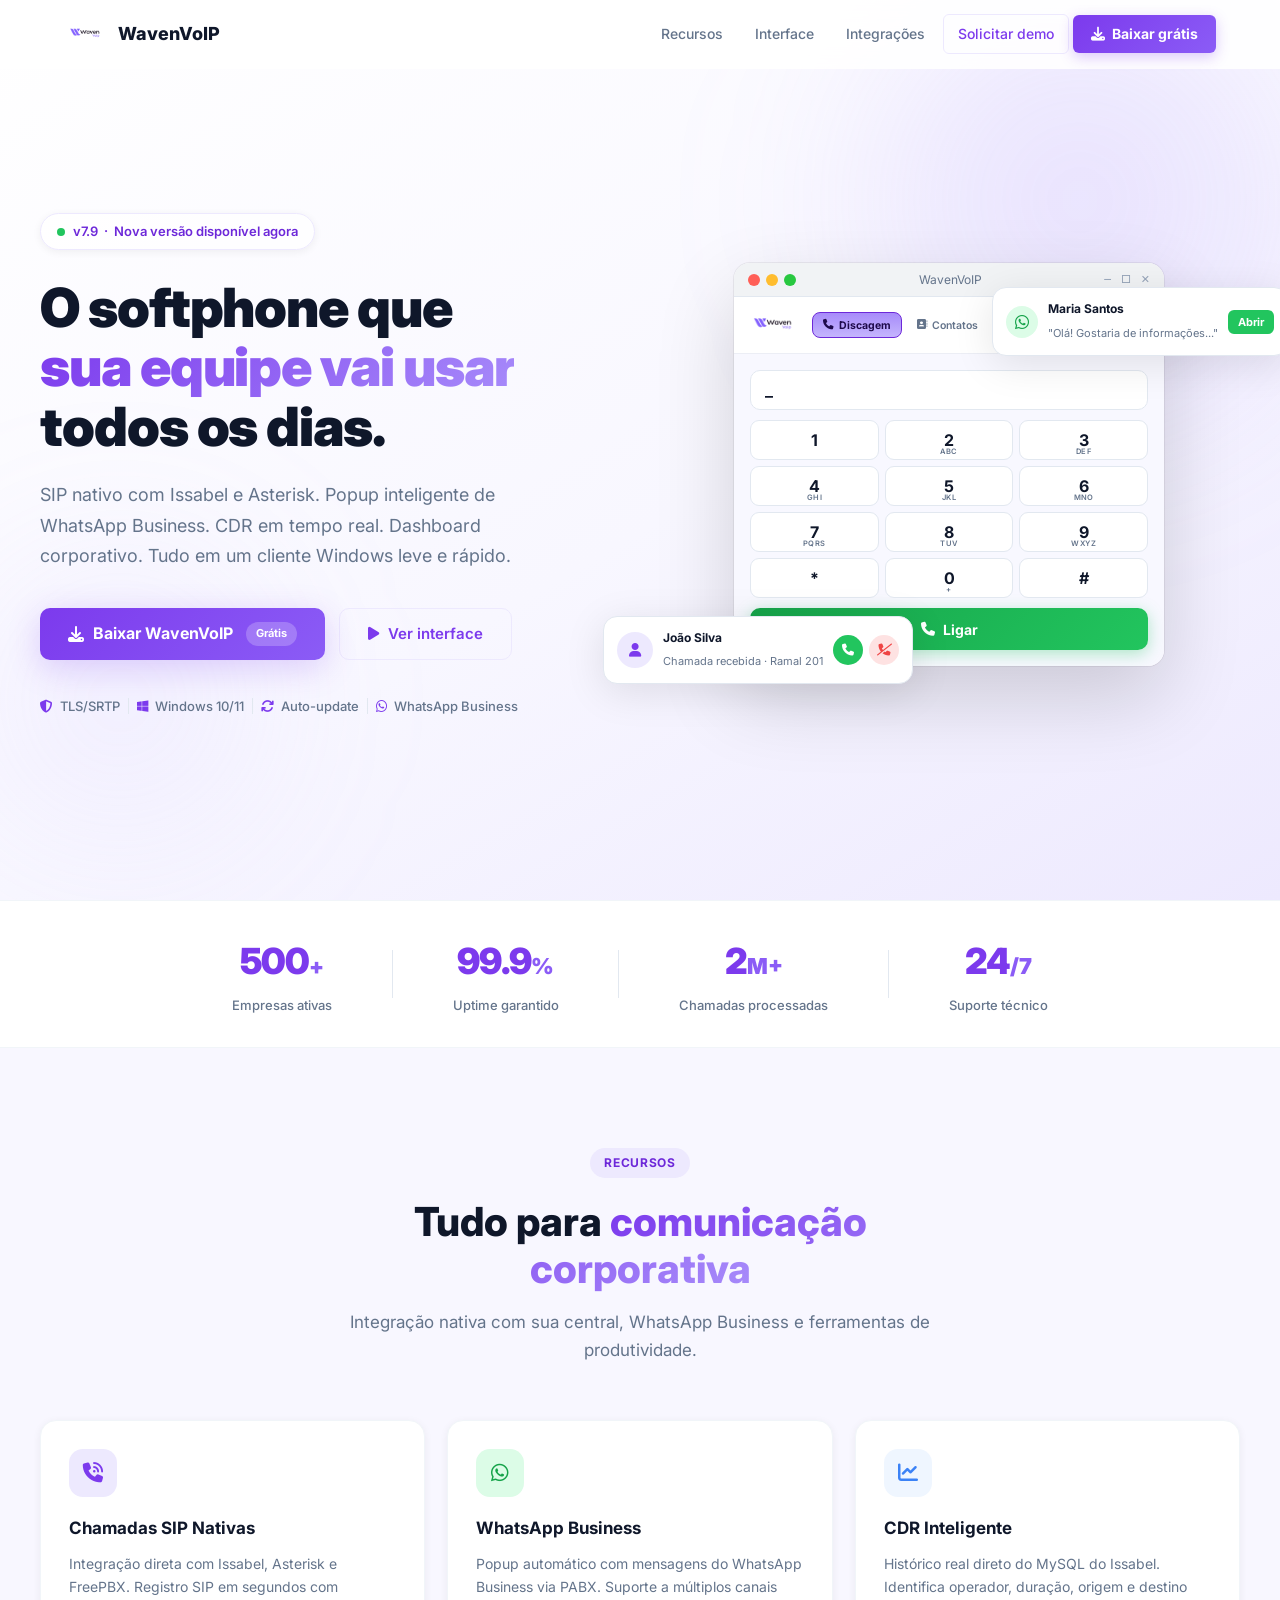
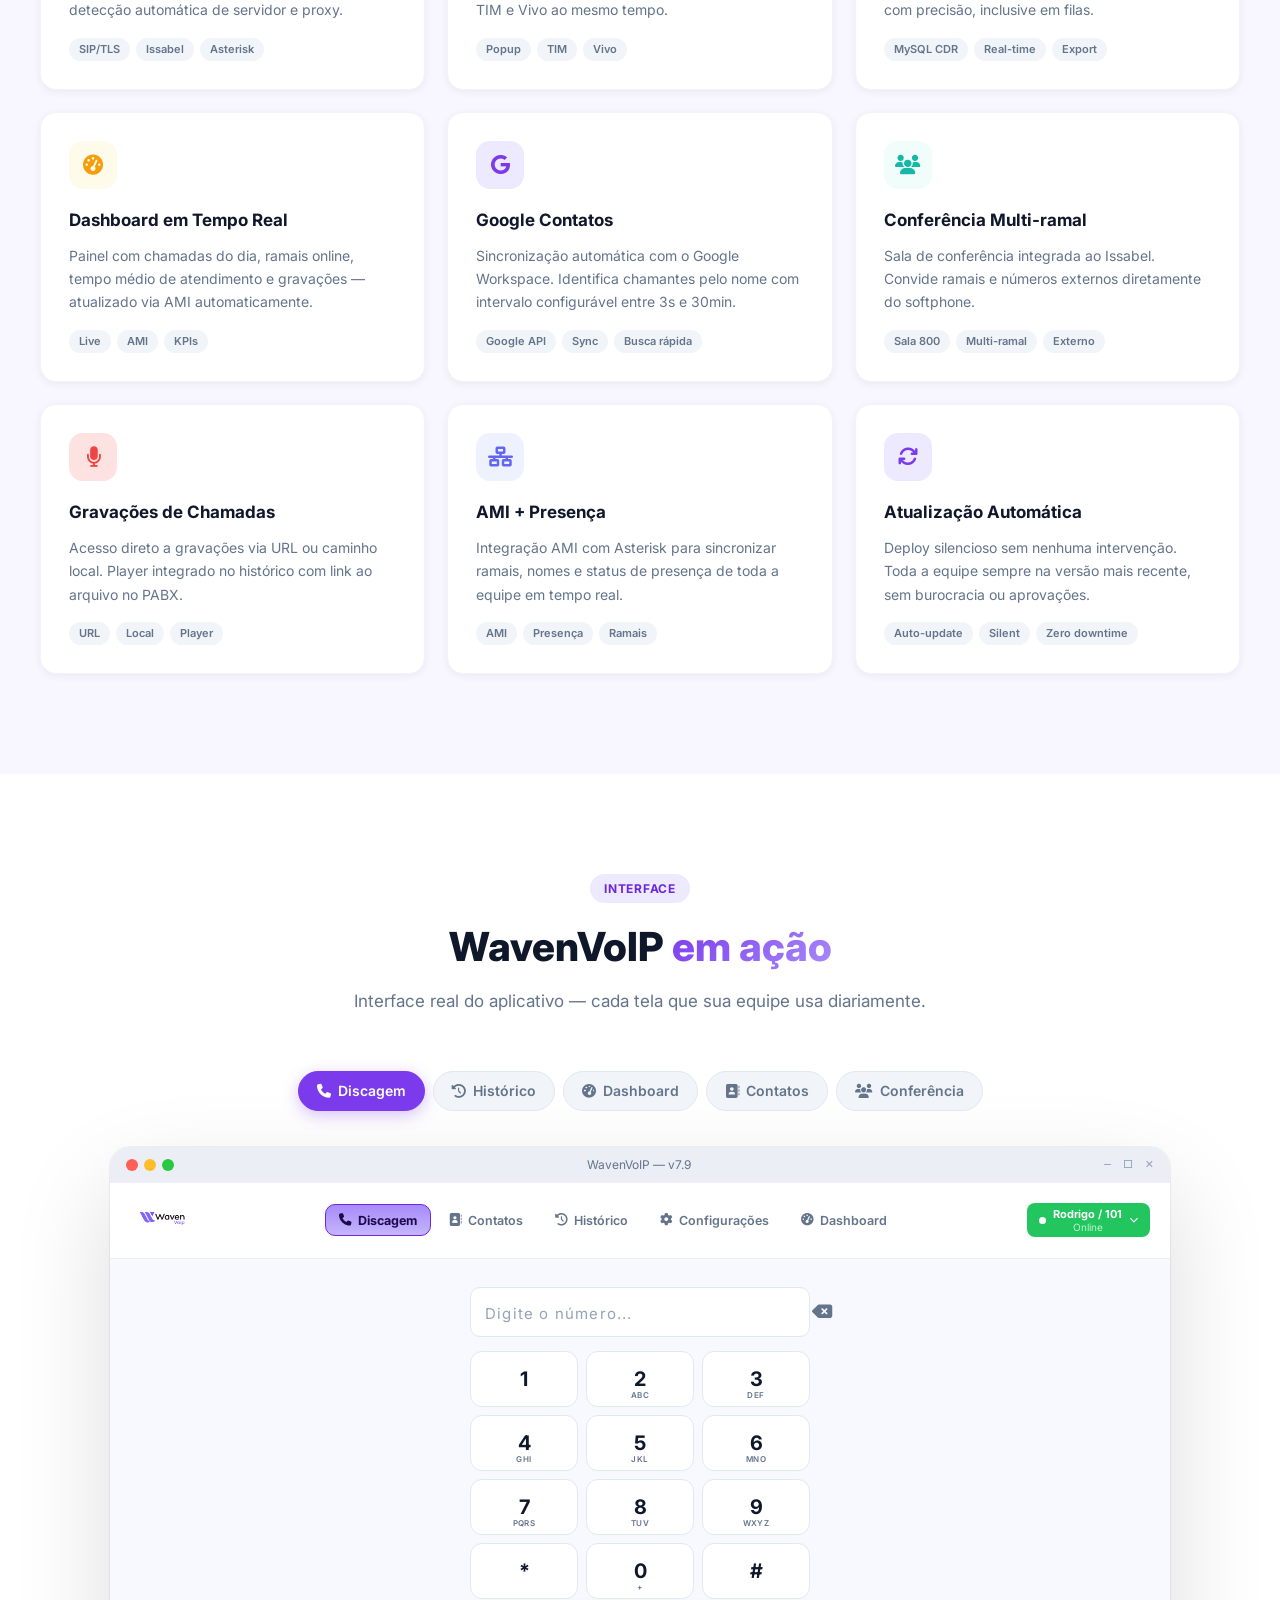
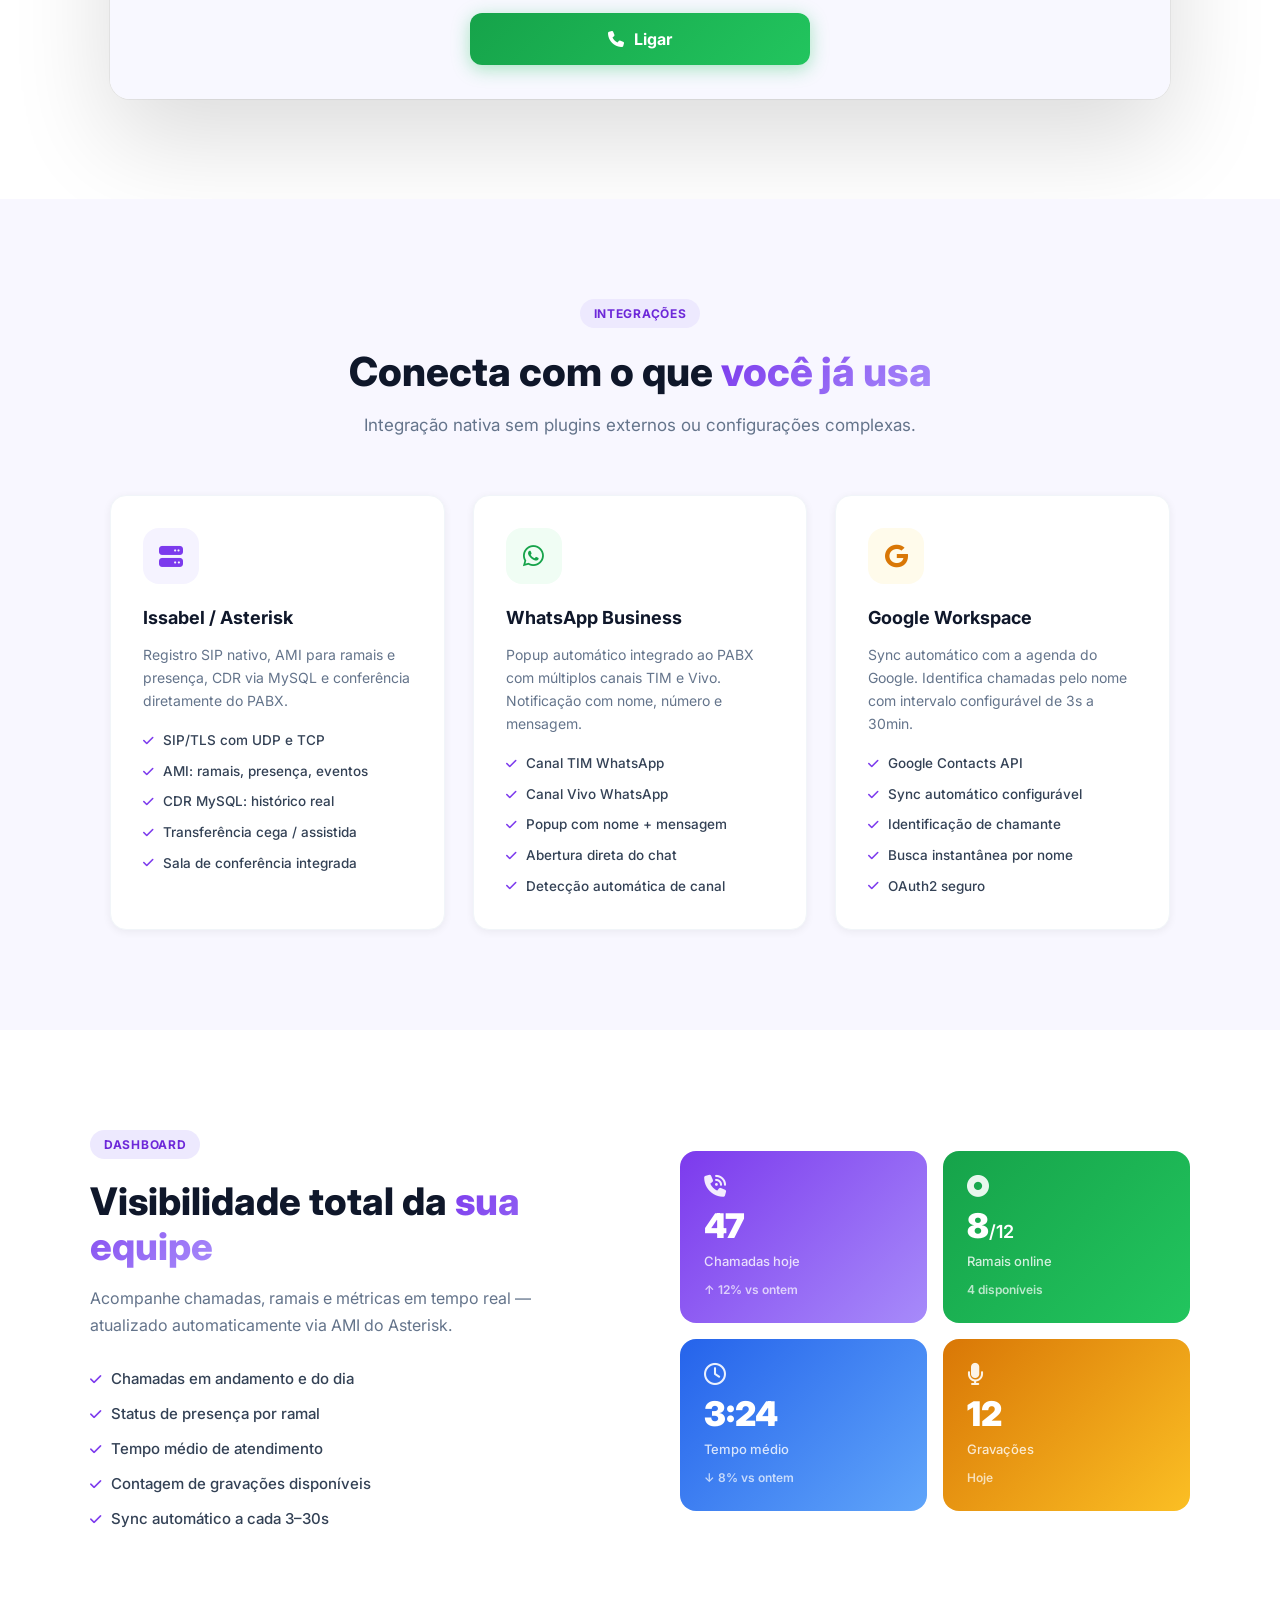
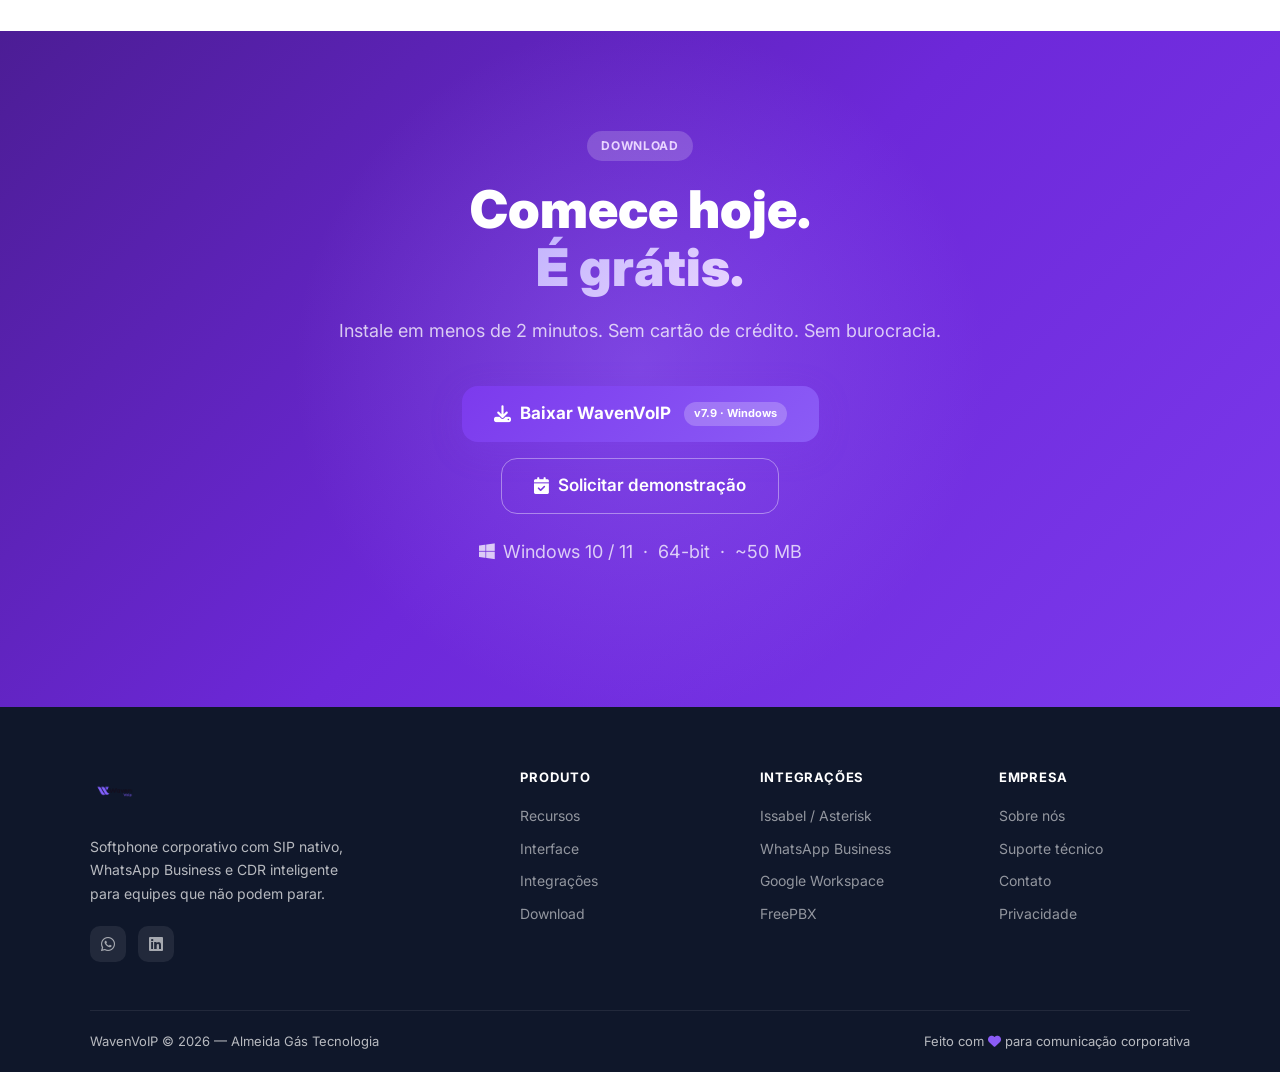
==== waven_site_premium/index.html @ e7404709 "WavenVoIP v1.2.10 — GitHub Releases migration" ====
<!DOCTYPE html>
<html lang="pt-BR">
<head>
  <meta charset="UTF-8">
  <meta name="viewport" content="width=device-width, initial-scale=1.0">
  <title>WavenVoIP | Softphone Corporativo Premium</title>
  <meta name="description" content="Softphone corporativo com SIP nativo, WhatsApp Business, CDR inteligente e dashboard em tempo real para equipes Issabel/Asterisk.">
  <meta name="theme-color" content="#7C3AED">
  <link rel="icon" type="image/png" sizes="192x192" href="./assets/waven_logo.png">
  <link rel="apple-touch-icon" sizes="180x180" href="./assets/waven_logo.png">
  <link rel="manifest" href="./site.webmanifest">
  <link rel="preconnect" href="https://fonts.googleapis.com">
  <link rel="preconnect" href="https://fonts.gstatic.com" crossorigin>
  <link href="https://fonts.googleapis.com/css2?family=Inter:wght@300;400;500;600;700;800;900&display=swap" rel="stylesheet">
  <link rel="stylesheet" href="https://cdnjs.cloudflare.com/ajax/libs/font-awesome/6.5.2/css/all.min.css" crossorigin="anonymous" referrerpolicy="no-referrer">
  <link rel="stylesheet" href="./css/style.css?v=7.9">
</head>
<body>

<!-- ╔══════════════════════════════════════════════════════════╗ -->
<!--  NAV                                                        -->
<!-- ╚══════════════════════════════════════════════════════════╝ -->
<nav class="nav" id="nav">
  <div class="nav-inner">
    <a href="#" class="nav-logo">
      <img src="./assets/waven_logo.png" alt="WavenVoIP">
      <span>WavenVoIP</span>
    </a>
    <div class="nav-links" id="navLinks">
      <a href="#features">Recursos</a>
      <a href="#showcase">Interface</a>
      <a href="#integrations">Integrações</a>
      <a href="#download" class="nav-demo">Solicitar demo</a>
      <a href="#download" class="nav-download">
        <i class="fa-solid fa-download"></i>
        Baixar grátis
      </a>
    </div>
    <button class="nav-burger" id="navBurger" aria-label="Menu">
      <span></span><span></span><span></span>
    </button>
  </div>
</nav>

<!-- ╔══════════════════════════════════════════════════════════╗ -->
<!--  HERO                                                       -->
<!-- ╚══════════════════════════════════════════════════════════╝ -->
<section class="hero" id="top">
  <div class="hero-blob blob-a"></div>
  <div class="hero-blob blob-b"></div>
  <div class="hero-inner">

    <!-- LEFT: copy -->
    <div class="hero-copy">
      <div class="hero-badge">
        <span class="badge-pulse"></span>
        v7.9 &nbsp;·&nbsp; Nova versão disponível agora
      </div>
      <h1>
        O softphone que<br>
        <span class="grad">sua equipe vai usar</span><br>
        todos os dias.
      </h1>
      <p class="hero-p">
        SIP nativo com Issabel e Asterisk. Popup inteligente de WhatsApp Business.
        CDR em tempo real. Dashboard corporativo. Tudo em um cliente Windows leve e rápido.
      </p>
      <div class="hero-ctas">
        <a href="#download" class="btn-primary btn-lg">
          <i class="fa-solid fa-download"></i>
          Baixar WavenVoIP
          <span class="btn-pill">Grátis</span>
        </a>
        <a href="#showcase" class="btn-outline btn-lg">
          <i class="fa-solid fa-play"></i>
          Ver interface
        </a>
      </div>
      <div class="hero-trust">
        <span><i class="fa-solid fa-shield-halved"></i> TLS/SRTP</span>
        <span class="tsep"></span>
        <span><i class="fa-brands fa-windows"></i> Windows 10/11</span>
        <span class="tsep"></span>
        <span><i class="fa-solid fa-arrows-rotate"></i> Auto-update</span>
        <span class="tsep"></span>
        <span><i class="fa-brands fa-whatsapp"></i> WhatsApp Business</span>
      </div>
    </div>

    <!-- RIGHT: app window mockup -->
    <div class="hero-visual">
      <div class="app-win app-win-hero">
        <div class="aw-titlebar">
          <div class="aw-dots"><span class="d-r"></span><span class="d-y"></span><span class="d-g"></span></div>
          <span class="aw-title">WavenVoIP</span>
          <div class="aw-winbtns"><span>─</span><span>□</span><span>✕</span></div>
        </div>
        <div class="aw-header">
          <img src="./assets/waven_logo.png" alt="" class="aw-logo">
          <nav class="aw-nav">
            <button class="aw-nb active"><i class="fa-solid fa-phone"></i> Discagem</button>
            <button class="aw-nb"><i class="fa-solid fa-address-book"></i> Contatos</button>
            <button class="aw-nb"><i class="fa-solid fa-clock-rotate-left"></i> Histórico</button>
            <button class="aw-nb"><i class="fa-solid fa-gauge-high"></i> Dashboard</button>
          </nav>
          <button class="aw-status">
            <span class="aw-sdot"></span>
            <span class="aw-sinfo">
              <span class="aw-sname">Rodrigo / 101</span>
              <span class="aw-slabel">Online</span>
            </span>
            <i class="fa-solid fa-chevron-down fa-xs"></i>
          </button>
        </div>
        <div class="aw-body">
          <div class="aw-dialer">
            <div class="aw-display"><span id="heroDisplay">_</span></div>
            <div class="aw-grid">
              <button class="aw-dk" data-h="1">1<small></small></button>
              <button class="aw-dk" data-h="2">2<small>ABC</small></button>
              <button class="aw-dk" data-h="3">3<small>DEF</small></button>
              <button class="aw-dk" data-h="4">4<small>GHI</small></button>
              <button class="aw-dk" data-h="5">5<small>JKL</small></button>
              <button class="aw-dk" data-h="6">6<small>MNO</small></button>
              <button class="aw-dk" data-h="7">7<small>PQRS</small></button>
              <button class="aw-dk" data-h="8">8<small>TUV</small></button>
              <button class="aw-dk" data-h="9">9<small>WXYZ</small></button>
              <button class="aw-dk" data-h="*">*</button>
              <button class="aw-dk" data-h="0">0<small>+</small></button>
              <button class="aw-dk" data-h="#">#</button>
            </div>
            <button class="aw-call"><i class="fa-solid fa-phone"></i> Ligar</button>
          </div>
        </div>
      </div>

      <!-- Floating: incoming call -->
      <div class="hero-float float-call">
        <div class="fc-avatar"><i class="fa-solid fa-user"></i></div>
        <div class="fc-info">
          <strong>João Silva</strong>
          <span>Chamada recebida · Ramal 201</span>
        </div>
        <div class="fc-btns">
          <button class="fc-ok"><i class="fa-solid fa-phone"></i></button>
          <button class="fc-no"><i class="fa-solid fa-phone-slash"></i></button>
        </div>
      </div>

      <!-- Floating: WhatsApp notification -->
      <div class="hero-float float-wa">
        <div class="fw-ico"><i class="fa-brands fa-whatsapp"></i></div>
        <div class="fw-info">
          <strong>Maria Santos</strong>
          <span>"Olá! Gostaria de informações..."</span>
        </div>
        <button class="fw-btn">Abrir</button>
      </div>
    </div>
  </div>
</section>

<!-- ╔══════════════════════════════════════════════════════════╗ -->
<!--  STATS BAR                                                   -->
<!-- ╚══════════════════════════════════════════════════════════╝ -->
<div class="stats-bar">
  <div class="stats-inner">
    <div class="stat-item">
      <span class="sn" data-count="500">0</span><span class="ss">+</span>
      <span class="sl">Empresas ativas</span>
    </div>
    <div class="stat-sep"></div>
    <div class="stat-item">
      <span class="sn">99.9</span><span class="ss">%</span>
      <span class="sl">Uptime garantido</span>
    </div>
    <div class="stat-sep"></div>
    <div class="stat-item">
      <span class="sn" data-count="2">0</span><span class="ss">M+</span>
      <span class="sl">Chamadas processadas</span>
    </div>
    <div class="stat-sep"></div>
    <div class="stat-item">
      <span class="sn">24</span><span class="ss">/7</span>
      <span class="sl">Suporte técnico</span>
    </div>
  </div>
</div>

<!-- ╔══════════════════════════════════════════════════════════╗ -->
<!--  FEATURES                                                   -->
<!-- ╚══════════════════════════════════════════════════════════╝ -->
<section class="features" id="features">
  <div class="sec-hdr reveal">
    <span class="sec-badge">Recursos</span>
    <h2>Tudo para <span class="grad">comunicação corporativa</span></h2>
    <p>Integração nativa com sua central, WhatsApp Business e ferramentas de produtividade.</p>
  </div>
  <div class="feat-grid">

    <div class="feat-card reveal">
      <div class="feat-ico ico-purple"><i class="fa-solid fa-phone-volume"></i></div>
      <h3>Chamadas SIP Nativas</h3>
      <p>Integração direta com Issabel, Asterisk e FreePBX. Registro SIP em segundos com detecção automática de servidor e proxy.</p>
      <div class="feat-tags"><span>SIP/TLS</span><span>Issabel</span><span>Asterisk</span></div>
    </div>

    <div class="feat-card reveal">
      <div class="feat-ico ico-green"><i class="fa-brands fa-whatsapp"></i></div>
      <h3>WhatsApp Business</h3>
      <p>Popup automático com mensagens do WhatsApp Business via PABX. Suporte a múltiplos canais TIM e Vivo ao mesmo tempo.</p>
      <div class="feat-tags"><span>Popup</span><span>TIM</span><span>Vivo</span></div>
    </div>

    <div class="feat-card reveal">
      <div class="feat-ico ico-blue"><i class="fa-solid fa-chart-line"></i></div>
      <h3>CDR Inteligente</h3>
      <p>Histórico real direto do MySQL do Issabel. Identifica operador, duração, origem e destino com precisão, inclusive em filas.</p>
      <div class="feat-tags"><span>MySQL CDR</span><span>Real-time</span><span>Export</span></div>
    </div>

    <div class="feat-card reveal">
      <div class="feat-ico ico-orange"><i class="fa-solid fa-gauge-high"></i></div>
      <h3>Dashboard em Tempo Real</h3>
      <p>Painel com chamadas do dia, ramais online, tempo médio de atendimento e gravações — atualizado via AMI automaticamente.</p>
      <div class="feat-tags"><span>Live</span><span>AMI</span><span>KPIs</span></div>
    </div>

    <div class="feat-card reveal">
      <div class="feat-ico ico-purple"><i class="fa-brands fa-google"></i></div>
      <h3>Google Contatos</h3>
      <p>Sincronização automática com o Google Workspace. Identifica chamantes pelo nome com intervalo configurável entre 3s e 30min.</p>
      <div class="feat-tags"><span>Google API</span><span>Sync</span><span>Busca rápida</span></div>
    </div>

    <div class="feat-card reveal">
      <div class="feat-ico ico-teal"><i class="fa-solid fa-users"></i></div>
      <h3>Conferência Multi-ramal</h3>
      <p>Sala de conferência integrada ao Issabel. Convide ramais e números externos diretamente do softphone.</p>
      <div class="feat-tags"><span>Sala 800</span><span>Multi-ramal</span><span>Externo</span></div>
    </div>

    <div class="feat-card reveal">
      <div class="feat-ico ico-red"><i class="fa-solid fa-microphone"></i></div>
      <h3>Gravações de Chamadas</h3>
      <p>Acesso direto a gravações via URL ou caminho local. Player integrado no histórico com link ao arquivo no PABX.</p>
      <div class="feat-tags"><span>URL</span><span>Local</span><span>Player</span></div>
    </div>

    <div class="feat-card reveal">
      <div class="feat-ico ico-indigo"><i class="fa-solid fa-network-wired"></i></div>
      <h3>AMI + Presença</h3>
      <p>Integração AMI com Asterisk para sincronizar ramais, nomes e status de presença de toda a equipe em tempo real.</p>
      <div class="feat-tags"><span>AMI</span><span>Presença</span><span>Ramais</span></div>
    </div>

    <div class="feat-card reveal">
      <div class="feat-ico ico-purple"><i class="fa-solid fa-arrows-rotate"></i></div>
      <h3>Atualização Automática</h3>
      <p>Deploy silencioso sem nenhuma intervenção. Toda a equipe sempre na versão mais recente, sem burocracia ou aprovações.</p>
      <div class="feat-tags"><span>Auto-update</span><span>Silent</span><span>Zero downtime</span></div>
    </div>

  </div>
</section>

<!-- ╔══════════════════════════════════════════════════════════╗ -->
<!--  APP SHOWCASE                                               -->
<!-- ╚══════════════════════════════════════════════════════════╝ -->
<section class="showcase" id="showcase">
  <div class="sec-hdr reveal">
    <span class="sec-badge">Interface</span>
    <h2>WavenVoIP <span class="grad">em ação</span></h2>
    <p>Interface real do aplicativo — cada tela que sua equipe usa diariamente.</p>
  </div>

  <div class="sc-tabs reveal">
    <button class="sc-tab active" data-tab="dialer"><i class="fa-solid fa-phone"></i> Discagem</button>
    <button class="sc-tab" data-tab="history"><i class="fa-solid fa-clock-rotate-left"></i> Histórico</button>
    <button class="sc-tab" data-tab="dashboard"><i class="fa-solid fa-gauge-high"></i> Dashboard</button>
    <button class="sc-tab" data-tab="contacts"><i class="fa-solid fa-address-book"></i> Contatos</button>
    <button class="sc-tab" data-tab="conference"><i class="fa-solid fa-users"></i> Conferência</button>
  </div>

  <div class="sc-window-wrap reveal">
    <div class="sc-win">
      <!-- Title bar -->
      <div class="scw-titlebar">
        <div class="scw-dots"><span></span><span></span><span></span></div>
        <span class="scw-title">WavenVoIP — v7.9</span>
        <div class="scw-wbtns"><span>─</span><span>□</span><span>✕</span></div>
      </div>
      <!-- App header (real UI) -->
      <div class="scw-appheader">
        <img src="./assets/waven_logo.png" alt="" class="scw-logo">
        <nav class="scw-appnav">
          <button class="scw-nb active" data-screen="dialer"><i class="fa-solid fa-phone"></i> Discagem</button>
          <button class="scw-nb" data-screen="contacts"><i class="fa-solid fa-address-book"></i> Contatos</button>
          <button class="scw-nb" data-screen="history"><i class="fa-solid fa-clock-rotate-left"></i> Histórico</button>
          <button class="scw-nb" data-screen="settings"><i class="fa-solid fa-gear"></i> Configurações</button>
          <button class="scw-nb" data-screen="dashboard"><i class="fa-solid fa-gauge-high"></i> Dashboard</button>
        </nav>
        <button class="scw-statusbtn">
          <span class="scw-sdot"></span>
          <span class="scw-sinfo">
            <span class="scw-sname">Rodrigo / 101</span>
            <span class="scw-slabel">Online</span>
          </span>
          <i class="fa-solid fa-chevron-down fa-xs"></i>
        </button>
      </div>
      <!-- Screens -->
      <div class="scw-body">

        <!-- DIALER -->
        <div class="scw-screen active" id="scr-dialer">
          <div class="scw-dialer">
            <div class="scwd-display">
              <input type="text" id="scDialInput" placeholder="Digite o número..." readonly>
              <button id="scBksp" title="Apagar"><i class="fa-solid fa-delete-left"></i></button>
            </div>
            <div class="scwd-grid">
              <button class="scdk" data-d="1">1<small></small></button>
              <button class="scdk" data-d="2">2<small>ABC</small></button>
              <button class="scdk" data-d="3">3<small>DEF</small></button>
              <button class="scdk" data-d="4">4<small>GHI</small></button>
              <button class="scdk" data-d="5">5<small>JKL</small></button>
              <button class="scdk" data-d="6">6<small>MNO</small></button>
              <button class="scdk" data-d="7">7<small>PQRS</small></button>
              <button class="scdk" data-d="8">8<small>TUV</small></button>
              <button class="scdk" data-d="9">9<small>WXYZ</small></button>
              <button class="scdk" data-d="*">*</button>
              <button class="scdk" data-d="0">0<small>+</small></button>
              <button class="scdk" data-d="#">#</button>
            </div>
            <div class="scwd-acts">
              <button class="scwd-call"><i class="fa-solid fa-phone"></i> Ligar</button>
            </div>
          </div>
        </div>

        <!-- HISTORY -->
        <div class="scw-screen" id="scr-history">
          <div class="scw-history">
            <div class="scwh-bar">
              <div class="scwh-tabs">
                <button class="scwh-tab active">Todas</button>
                <button class="scwh-tab">Recebidas</button>
                <button class="scwh-tab">Efetuadas</button>
                <button class="scwh-tab">Perdidas</button>
              </div>
              <button class="scwh-sync"><i class="fa-solid fa-arrows-rotate"></i> Atualizar CDR</button>
            </div>
            <div class="scwh-list">
              <div class="scwh-item">
                <div class="scwh-type in"><i class="fa-solid fa-phone-arrow-down-left"></i></div>
                <div class="scwh-info"><strong>Maria Eduarda</strong><span>(11) 9123-4567</span></div>
                <div class="scwh-dur">3:24</div>
                <div class="scwh-time">Hoje 14:32</div>
                <button class="scwh-play"><i class="fa-solid fa-play"></i></button>
              </div>
              <div class="scwh-item">
                <div class="scwh-type out"><i class="fa-solid fa-phone-arrow-up-right"></i></div>
                <div class="scwh-info"><strong>João Silva</strong><span>Ramal 201</span></div>
                <div class="scwh-dur">1:08</div>
                <div class="scwh-time">Hoje 13:15</div>
                <button class="scwh-play dimmed"><i class="fa-solid fa-play"></i></button>
              </div>
              <div class="scwh-item missed">
                <div class="scwh-type miss"><i class="fa-solid fa-phone-missed"></i></div>
                <div class="scwh-info"><strong>Chamada perdida</strong><span>(66) 9876-0000</span></div>
                <div class="scwh-dur">—</div>
                <div class="scwh-time">Hoje 12:01</div>
                <button class="scwh-call"><i class="fa-solid fa-phone-arrow-up-right"></i></button>
              </div>
              <div class="scwh-item">
                <div class="scwh-type in"><i class="fa-solid fa-phone-arrow-down-left"></i></div>
                <div class="scwh-info"><strong>Carlos Ferreira</strong><span>(11) 9555-1234</span></div>
                <div class="scwh-dur">8:47</div>
                <div class="scwh-time">Ontem 17:45</div>
                <button class="scwh-play"><i class="fa-solid fa-play"></i></button>
              </div>
              <div class="scwh-item">
                <div class="scwh-type out"><i class="fa-solid fa-phone-arrow-up-right"></i></div>
                <div class="scwh-info"><strong>Ana Lima</strong><span>(66) 3219-8800</span></div>
                <div class="scwh-dur">0:42</div>
                <div class="scwh-time">Ontem 16:20</div>
                <button class="scwh-play dimmed"><i class="fa-solid fa-play"></i></button>
              </div>
              <div class="scwh-item missed">
                <div class="scwh-type miss"><i class="fa-solid fa-phone-missed"></i></div>
                <div class="scwh-info"><strong>Chamada perdida</strong><span>(66) 9999-1234</span></div>
                <div class="scwh-dur">—</div>
                <div class="scwh-time">Ontem 15:10</div>
                <button class="scwh-call"><i class="fa-solid fa-phone-arrow-up-right"></i></button>
              </div>
            </div>
          </div>
        </div>

        <!-- DASHBOARD -->
        <div class="scw-screen" id="scr-dashboard">
          <div class="scw-dashboard">
            <div class="scwd-cards">
              <div class="scwdc">
                <div class="scwdc-ico purple"><i class="fa-solid fa-phone-volume"></i></div>
                <div class="scwdc-val">47</div>
                <div class="scwdc-lbl">Chamadas hoje</div>
                <div class="scwdc-trend up">↑ 12% vs ontem</div>
              </div>
              <div class="scwdc">
                <div class="scwdc-ico green"><i class="fa-solid fa-circle-dot"></i></div>
                <div class="scwdc-val">8<small>/12</small></div>
                <div class="scwdc-lbl">Ramais online</div>
                <div class="scwdc-trend">4 disponíveis</div>
              </div>
              <div class="scwdc">
                <div class="scwdc-ico blue"><i class="fa-regular fa-clock"></i></div>
                <div class="scwdc-val">3:24</div>
                <div class="scwdc-lbl">Tempo médio</div>
                <div class="scwdc-trend down">↓ 8% vs ontem</div>
              </div>
              <div class="scwdc">
                <div class="scwdc-ico orange"><i class="fa-solid fa-microphone"></i></div>
                <div class="scwdc-val">12</div>
                <div class="scwdc-lbl">Gravações</div>
                <div class="scwdc-trend">Hoje</div>
              </div>
            </div>
            <div class="scwd-ramais">
              <div class="scwd-ramais-title">Ramais agora</div>
              <div class="scwd-ramal online"><span></span><b>João Silva</b><em>101</em></div>
              <div class="scwd-ramal online"><span></span><b>Maria Eduarda</b><em>102</em></div>
              <div class="scwd-ramal busy"><span></span><b>Carlos Rodrigues</b><em>103</em><small>Em chamada</small></div>
              <div class="scwd-ramal online"><span></span><b>Ana Lima</b><em>104</em></div>
              <div class="scwd-ramal offline"><span></span><b>Pedro Martins</b><em>105</em></div>
            </div>
          </div>
        </div>

        <!-- CONTACTS -->
        <div class="scw-screen" id="scr-contacts">
          <div class="scw-contacts">
            <div class="scwc-search">
              <i class="fa-solid fa-magnifying-glass"></i>
              <input type="text" placeholder="Buscar contato ou número...">
            </div>
            <div class="scwc-group">
              <div class="scwc-glabel">Ramais internos</div>
              <div class="scwc-item">
                <div class="scwc-av" style="background:#7C3AED">JS</div>
                <div class="scwc-info"><strong>João Silva</strong><span>Ramal 101</span></div>
                <span class="scwc-pres online"></span>
                <button class="scwc-call"><i class="fa-solid fa-phone"></i></button>
              </div>
              <div class="scwc-item">
                <div class="scwc-av" style="background:#059669">ME</div>
                <div class="scwc-info"><strong>Maria Eduarda</strong><span>Ramal 102</span></div>
                <span class="scwc-pres online"></span>
                <button class="scwc-call"><i class="fa-solid fa-phone"></i></button>
              </div>
              <div class="scwc-item">
                <div class="scwc-av" style="background:#DC2626">CR</div>
                <div class="scwc-info"><strong>Carlos Rodrigues</strong><span>Ramal 103 · Em chamada</span></div>
                <span class="scwc-pres busy"></span>
                <button class="scwc-call"><i class="fa-solid fa-phone"></i></button>
              </div>
              <div class="scwc-item">
                <div class="scwc-av" style="background:#0284C7">PM</div>
                <div class="scwc-info"><strong>Pedro Martins</strong><span>Ramal 105</span></div>
                <span class="scwc-pres offline"></span>
                <button class="scwc-call"><i class="fa-solid fa-phone"></i></button>
              </div>
            </div>
            <div class="scwc-group">
              <div class="scwc-glabel">Externos</div>
              <div class="scwc-item">
                <div class="scwc-av" style="background:#D97706">AL</div>
                <div class="scwc-info"><strong>Ana Lima</strong><span>(66) 9876-3210</span></div>
                <span class="scwc-pres wa"></span>
                <button class="scwc-call"><i class="fa-solid fa-phone"></i></button>
              </div>
            </div>
          </div>
        </div>

        <!-- CONFERENCE -->
        <div class="scw-screen" id="scr-conference">
          <div class="scw-conference">
            <div class="scwconf-hdr">
              <div class="scwconf-room"><i class="fa-solid fa-users"></i> Sala de Conferência 800</div>
              <div class="scwconf-status"><span class="scwconf-dot"></span> 3 participantes conectados</div>
            </div>
            <div class="scwconf-participants">
              <div class="scwconf-p">
                <div class="scwconf-av">JS</div>
                <div class="scwconf-pi"><strong>João Silva</strong><span>Ramal 101 · Conectado</span></div>
                <div class="scwconf-mic"><i class="fa-solid fa-microphone"></i></div>
              </div>
              <div class="scwconf-p">
                <div class="scwconf-av" style="background:#059669">ME</div>
                <div class="scwconf-pi"><strong>Maria Eduarda</strong><span>Ramal 102 · Conectado</span></div>
                <div class="scwconf-mic muted"><i class="fa-solid fa-microphone-slash"></i></div>
              </div>
              <div class="scwconf-p">
                <div class="scwconf-av" style="background:#1D4ED8">VC</div>
                <div class="scwconf-pi"><strong>Você</strong><span>Ramal 104 · Conectado</span></div>
                <div class="scwconf-mic"><i class="fa-solid fa-microphone"></i></div>
              </div>
            </div>
            <div class="scwconf-acts">
              <button class="scwconf-invite"><i class="fa-solid fa-user-plus"></i> Convidar ramal</button>
              <button class="scwconf-leave"><i class="fa-solid fa-right-from-bracket"></i> Sair</button>
            </div>
          </div>
        </div>

      </div><!-- /scw-body -->
    </div><!-- /sc-win -->
  </div>
</section>

<!-- ╔══════════════════════════════════════════════════════════╗ -->
<!--  INTEGRATIONS                                               -->
<!-- ╚══════════════════════════════════════════════════════════╝ -->
<section class="integrations" id="integrations">
  <div class="sec-hdr reveal">
    <span class="sec-badge">Integrações</span>
    <h2>Conecta com o que <span class="grad">você já usa</span></h2>
    <p>Integração nativa sem plugins externos ou configurações complexas.</p>
  </div>
  <div class="integ-grid">

    <div class="integ-card reveal">
      <div class="integ-ico" style="background:#F5F3FF">
        <i class="fa-solid fa-server" style="color:#7C3AED"></i>
      </div>
      <h3>Issabel / Asterisk</h3>
      <p>Registro SIP nativo, AMI para ramais e presença, CDR via MySQL e conferência diretamente do PABX.</p>
      <ul class="integ-list">
        <li><i class="fa-solid fa-check"></i> SIP/TLS com UDP e TCP</li>
        <li><i class="fa-solid fa-check"></i> AMI: ramais, presença, eventos</li>
        <li><i class="fa-solid fa-check"></i> CDR MySQL: histórico real</li>
        <li><i class="fa-solid fa-check"></i> Transferência cega / assistida</li>
        <li><i class="fa-solid fa-check"></i> Sala de conferência integrada</li>
      </ul>
    </div>

    <div class="integ-card reveal">
      <div class="integ-ico" style="background:#F0FDF4">
        <i class="fa-brands fa-whatsapp" style="color:#16A34A"></i>
      </div>
      <h3>WhatsApp Business</h3>
      <p>Popup automático integrado ao PABX com múltiplos canais TIM e Vivo. Notificação com nome, número e mensagem.</p>
      <ul class="integ-list">
        <li><i class="fa-solid fa-check"></i> Canal TIM WhatsApp</li>
        <li><i class="fa-solid fa-check"></i> Canal Vivo WhatsApp</li>
        <li><i class="fa-solid fa-check"></i> Popup com nome + mensagem</li>
        <li><i class="fa-solid fa-check"></i> Abertura direta do chat</li>
        <li><i class="fa-solid fa-check"></i> Detecção automática de canal</li>
      </ul>
    </div>

    <div class="integ-card reveal">
      <div class="integ-ico" style="background:#FFFBEB">
        <i class="fa-brands fa-google" style="color:#D97706"></i>
      </div>
      <h3>Google Workspace</h3>
      <p>Sync automático com a agenda do Google. Identifica chamadas pelo nome com intervalo configurável de 3s a 30min.</p>
      <ul class="integ-list">
        <li><i class="fa-solid fa-check"></i> Google Contacts API</li>
        <li><i class="fa-solid fa-check"></i> Sync automático configurável</li>
        <li><i class="fa-solid fa-check"></i> Identificação de chamante</li>
        <li><i class="fa-solid fa-check"></i> Busca instantânea por nome</li>
        <li><i class="fa-solid fa-check"></i> OAuth2 seguro</li>
      </ul>
    </div>

  </div>
</section>

<!-- ╔══════════════════════════════════════════════════════════╗ -->
<!--  DASHBOARD PREVIEW                                          -->
<!-- ╚══════════════════════════════════════════════════════════╝ -->
<section class="dash-section" id="dashboard-preview">
  <div class="dash-inner">
    <div class="dash-copy reveal">
      <span class="sec-badge">Dashboard</span>
      <h2>Visibilidade total da <span class="grad">sua equipe</span></h2>
      <p>Acompanhe chamadas, ramais e métricas em tempo real — atualizado automaticamente via AMI do Asterisk.</p>
      <ul class="dash-feats">
        <li><i class="fa-solid fa-check"></i> Chamadas em andamento e do dia</li>
        <li><i class="fa-solid fa-check"></i> Status de presença por ramal</li>
        <li><i class="fa-solid fa-check"></i> Tempo médio de atendimento</li>
        <li><i class="fa-solid fa-check"></i> Contagem de gravações disponíveis</li>
        <li><i class="fa-solid fa-check"></i> Sync automático a cada 3–30s</li>
      </ul>
    </div>
    <div class="dash-cards reveal">
      <div class="dcard dcard-purple">
        <i class="fa-solid fa-phone-volume"></i>
        <div class="dcard-n" data-count="47">0</div>
        <div class="dcard-l">Chamadas hoje</div>
        <div class="dcard-trend up">↑ 12% vs ontem</div>
      </div>
      <div class="dcard dcard-green">
        <i class="fa-solid fa-circle-dot"></i>
        <div class="dcard-n">8<small>/12</small></div>
        <div class="dcard-l">Ramais online</div>
        <div class="dcard-trend">4 disponíveis</div>
      </div>
      <div class="dcard dcard-blue">
        <i class="fa-regular fa-clock"></i>
        <div class="dcard-n">3:24</div>
        <div class="dcard-l">Tempo médio</div>
        <div class="dcard-trend down">↓ 8% vs ontem</div>
      </div>
      <div class="dcard dcard-orange">
        <i class="fa-solid fa-microphone"></i>
        <div class="dcard-n" data-count="12">0</div>
        <div class="dcard-l">Gravações</div>
        <div class="dcard-trend">Hoje</div>
      </div>
    </div>
  </div>
</section>

<!-- ╔══════════════════════════════════════════════════════════╗ -->
<!--  CTA / DOWNLOAD                                             -->
<!-- ╚══════════════════════════════════════════════════════════╝ -->
<section class="cta-section" id="download">
  <div class="cta-blob"></div>
  <div class="cta-inner reveal">
    <span class="sec-badge sec-badge-light">Download</span>
    <h2>Comece hoje.<br><span class="grad-light">É grátis.</span></h2>
    <p>Instale em menos de 2 minutos. Sem cartão de crédito. Sem burocracia.</p>
    <div class="cta-acts">
      <a href="https://almeidagas.com/waven/WavenVoIP_Setup.exe" class="btn-primary btn-xl">
        <i class="fa-solid fa-download"></i>
        Baixar WavenVoIP
        <span class="btn-pill">v7.9 · Windows</span>
      </a>
      <a href="mailto:suporte@almeidagas.com" class="btn-outline-white btn-xl">
        <i class="fa-solid fa-calendar-check"></i>
        Solicitar demonstração
      </a>
    </div>
    <p class="cta-note">
      <i class="fa-brands fa-windows"></i>
      Windows 10 / 11 &nbsp;·&nbsp; 64-bit &nbsp;·&nbsp; ~50 MB
    </p>
  </div>
</section>

<!-- ╔══════════════════════════════════════════════════════════╗ -->
<!--  FOOTER                                                     -->
<!-- ╚══════════════════════════════════════════════════════════╝ -->
<footer class="footer">
  <div class="footer-inner">
    <div class="footer-brand">
      <img src="./assets/waven_logo.png" alt="WavenVoIP" class="footer-logo">
      <p>Softphone corporativo com SIP nativo, WhatsApp Business e CDR inteligente para equipes que não podem parar.</p>
      <div class="footer-socials">
        <a href="#" aria-label="WhatsApp"><i class="fa-brands fa-whatsapp"></i></a>
        <a href="#" aria-label="LinkedIn"><i class="fa-brands fa-linkedin"></i></a>
      </div>
    </div>
    <div class="footer-col">
      <h4>Produto</h4>
      <a href="#features">Recursos</a>
      <a href="#showcase">Interface</a>
      <a href="#integrations">Integrações</a>
      <a href="#download">Download</a>
    </div>
    <div class="footer-col">
      <h4>Integrações</h4>
      <a href="#">Issabel / Asterisk</a>
      <a href="#">WhatsApp Business</a>
      <a href="#">Google Workspace</a>
      <a href="#">FreePBX</a>
    </div>
    <div class="footer-col">
      <h4>Empresa</h4>
      <a href="#">Sobre nós</a>
      <a href="#">Suporte técnico</a>
      <a href="#">Contato</a>
      <a href="#">Privacidade</a>
    </div>
  </div>
  <div class="footer-bottom">
    <span>WavenVoIP © 2026 — Almeida Gás Tecnologia</span>
    <span>Feito com <i class="fa-solid fa-heart"></i> para comunicação corporativa</span>
  </div>
</footer>

<script src="./js/main.js?v=7.9"></script>
</body>
</html>
---- waven_site_premium/css/style.css ----
/* ═══════════════════════════════════════════════════════════
   WavenVoIP — Premium Landing Page · Light Theme
   ═══════════════════════════════════════════════════════════ */

:root {
  --primary:       #7C3AED;
  --primary-l:     #8B5CF6;
  --primary-d:     #6D28D9;
  --primary-soft:  #EDE9FE;
  --primary-xsoft: #F5F3FF;
  --green:         #22C55E;
  --green-soft:    #DCFCE7;
  --green-d:       #16A34A;
  --red:           #EF4444;
  --red-soft:      #FEE2E2;
  --blue:          #3B82F6;
  --blue-soft:     #EFF6FF;
  --orange:        #F59E0B;
  --orange-soft:   #FFFBEB;
  --teal:          #14B8A6;
  --teal-soft:     #F0FDFA;
  --indigo:        #6366F1;
  --indigo-soft:   #EEF2FF;
  --bg:       #FFFFFF;
  --bg-2:     #F8F7FF;
  --bg-3:     #F1F5F9;
  --card:     #FFFFFF;
  --text:     #0F172A;
  --text-2:   #334155;
  --muted:    #64748B;
  --subtle:   #94A3B8;
  --border:   #E2E8F0;
  --border-l: #F1F5F9;
  --r:    16px;
  --r-sm: 10px;
  --r-xs: 6px;
  --sh-sm:  0 2px 8px rgba(0,0,0,.06);
  --sh:     0 4px 24px rgba(0,0,0,.08);
  --sh-md:  0 8px 40px rgba(0,0,0,.10);
  --sh-lg:  0 24px 64px rgba(0,0,0,.13);
  --sh-p:   0 8px 32px rgba(124,58,237,.22);
  --t:  .25s cubic-bezier(.4,0,.2,1);
  --f:  'Inter', -apple-system, system-ui, sans-serif;
}

*, *::before, *::after { box-sizing: border-box; margin: 0; padding: 0; }
html { scroll-behavior: smooth; }
body { font-family: var(--f); background: var(--bg); color: var(--text); line-height: 1.6; overflow-x: hidden; }
img { display: block; max-width: 100%; }
a { text-decoration: none; color: inherit; }
button { cursor: pointer; border: none; background: none; font-family: var(--f); }

/* ── Utilities ──────────────────────────────────────────── */
.grad { color: #7C3AED; background: linear-gradient(135deg,#7C3AED,#A78BFA); -webkit-background-clip: text; -webkit-text-fill-color: transparent; background-clip: text; }
.grad-light { color: #C4B5FD; background: linear-gradient(135deg,#C4B5FD,#E9D5FF); -webkit-background-clip: text; -webkit-text-fill-color: transparent; background-clip: text; }

.sec-badge {
  display: inline-flex; align-items: center; gap: 6px;
  background: var(--primary-soft); color: var(--primary-d);
  font-size: 12px; font-weight: 700; letter-spacing: .06em; text-transform: uppercase;
  padding: 5px 14px; border-radius: 99px; margin-bottom: 20px;
}
.sec-badge-light { background: rgba(255,255,255,.18); color: #E9D5FF; }

.sec-hdr { text-align: center; margin: 0 auto 56px; max-width: 640px; }
.sec-hdr h2 { font-size: clamp(26px,4vw,40px); font-weight: 800; line-height: 1.18; margin-bottom: 16px; }
.sec-hdr p  { font-size: 17px; color: var(--muted); line-height: 1.65; }

.reveal { opacity: 0; transform: translateY(28px); transition: opacity .55s var(--t), transform .55s var(--t); }
.reveal.visible { opacity: 1; transform: none; }

/* ── Buttons ────────────────────────────────────────────── */
.btn-primary {
  display: inline-flex; align-items: center; gap: 9px;
  background: linear-gradient(135deg,var(--primary),var(--primary-l));
  color: #fff; font-size: 15px; font-weight: 700;
  padding: 0 24px; height: 48px; border-radius: var(--r-sm);
  box-shadow: var(--sh-p); transition: transform var(--t), box-shadow var(--t);
  position: relative; overflow: hidden;
}
.btn-primary:hover { transform: translateY(-2px); box-shadow: 0 12px 40px rgba(124,58,237,.38); }
.btn-primary.btn-lg { height: 52px; font-size: 16px; padding: 0 28px; }
.btn-primary.btn-xl { height: 56px; font-size: 17px; padding: 0 32px; border-radius: var(--r); }
.btn-pill { background: rgba(255,255,255,.22); font-size: 11px; font-weight: 700; padding: 3px 10px; border-radius: 99px; margin-left: 4px; }

.btn-outline {
  display: inline-flex; align-items: center; gap: 9px;
  background: transparent; color: var(--primary);
  border: 1.5px solid var(--primary-soft);
  font-size: 15px; font-weight: 600;
  padding: 0 24px; height: 48px; border-radius: var(--r-sm);
  transition: background var(--t), border-color var(--t), transform var(--t);
}
.btn-outline:hover { background: var(--primary-xsoft); border-color: var(--primary-l); transform: translateY(-2px); }
.btn-outline.btn-lg { height: 52px; padding: 0 28px; }

.btn-outline-white {
  display: inline-flex; align-items: center; gap: 9px;
  background: transparent; color: #fff; border: 1.5px solid rgba(255,255,255,.4);
  font-size: 17px; font-weight: 600;
  padding: 0 32px; height: 56px; border-radius: var(--r);
  transition: background var(--t), transform var(--t);
}
.btn-outline-white:hover { background: rgba(255,255,255,.12); transform: translateY(-2px); }

/* ── NAV ────────────────────────────────────────────────── */
.nav {
  position: fixed; top: 0; left: 0; right: 0; z-index: 1000;
  background: rgba(255,255,255,.88); -webkit-backdrop-filter: blur(18px); backdrop-filter: blur(18px);
  border-bottom: 1px solid transparent;
  transition: border-color var(--t), box-shadow var(--t);
}
.nav.scrolled { border-color: var(--border); box-shadow: var(--sh-sm); }
.nav-inner {
  max-width: 1200px; margin: 0 auto; padding: 0 24px;
  height: 68px; display: flex; align-items: center; gap: 32px;
}
.nav-logo { display: flex; align-items: center; gap: 10px; flex-shrink: 0; }
.nav-logo img { height: 44px; width: auto; }
.nav-logo span { font-size: 18px; font-weight: 800; color: var(--text); }
.nav-links { display: flex; align-items: center; gap: 4px; margin-left: auto; }
.nav-links a { font-size: 14px; font-weight: 500; color: var(--muted); padding: 8px 14px; border-radius: var(--r-xs); transition: color var(--t), background var(--t); }
.nav-links a:hover { color: var(--primary); background: var(--primary-xsoft); }
.nav-demo { color: var(--primary) !important; border: 1px solid var(--primary-soft); }
.nav-download {
  display: inline-flex !important; align-items: center; gap: 7px;
  background: linear-gradient(135deg,var(--primary),var(--primary-l)) !important;
  color: #fff !important; padding: 8px 18px !important;
  border-radius: var(--r-xs) !important; font-weight: 700 !important;
  box-shadow: 0 4px 14px rgba(124,58,237,.28);
  transition: transform var(--t), box-shadow var(--t) !important;
}
.nav-download:hover { transform: translateY(-1px) !important; box-shadow: 0 6px 22px rgba(124,58,237,.42) !important; }
.nav-burger { display: none; flex-direction: column; gap: 5px; padding: 8px; border-radius: 8px; }
.nav-burger span { display: block; width: 22px; height: 2px; background: var(--text); border-radius: 99px; transition: var(--t); }

/* ── HERO ────────────────────────────────────────────────── */
.hero {
  min-height: 100vh; padding: 110px 24px 80px;
  background: linear-gradient(150deg,#FFFFFF 0%,#F8F7FF 55%,#EDE9FE 100%);
  position: relative; overflow: hidden; display: flex; align-items: center;
}
.hero-blob { position: absolute; border-radius: 50%; filter: blur(80px); pointer-events: none; }
.blob-a { width: 600px; height: 600px; background: radial-gradient(circle,rgba(167,139,250,.25) 0%,transparent 70%); top: -100px; right: -100px; }
.blob-b { width: 400px; height: 400px; background: radial-gradient(circle,rgba(196,181,253,.20) 0%,transparent 70%); bottom: 0; left: -80px; }
.hero-inner {
  max-width: 1200px; margin: 0 auto; width: 100%;
  display: grid; grid-template-columns: 1fr 1.05fr; gap: 64px; align-items: center;
  position: relative; z-index: 1;
}
.hero-badge {
  display: inline-flex; align-items: center; gap: 8px;
  background: rgba(255,255,255,.85); border: 1px solid var(--primary-soft);
  color: var(--primary-d); font-size: 13px; font-weight: 600;
  padding: 7px 16px; border-radius: 99px; margin-bottom: 28px;
  box-shadow: var(--sh-sm);
}
.badge-pulse { width: 8px; height: 8px; border-radius: 50%; background: var(--green); animation: pulse 1.8s infinite; }
@keyframes pulse { 0%,100%{box-shadow:0 0 0 0 rgba(34,197,94,.5)} 50%{box-shadow:0 0 0 7px rgba(34,197,94,0)} }

.hero-copy h1 { font-size: clamp(32px,4.5vw,54px); font-weight: 900; line-height: 1.1; letter-spacing: -.02em; margin-bottom: 24px; }
.hero-p { font-size: 18px; color: var(--muted); line-height: 1.7; max-width: 480px; margin-bottom: 36px; }
.hero-ctas { display: flex; gap: 14px; flex-wrap: wrap; margin-bottom: 36px; }
.hero-trust { display: flex; align-items: center; gap: 8px; flex-wrap: wrap; font-size: 13px; color: var(--muted); font-weight: 500; }
.hero-trust i { color: var(--primary); margin-right: 4px; }
.tsep { width: 1px; height: 16px; background: var(--border); }
.hero-visual { position: relative; display: flex; justify-content: center; }

/* ── APP WINDOW (hero) ──────────────────────────────────── */
.app-win {
  background: #fff; border-radius: 16px;
  box-shadow: 0 32px 80px rgba(0,0,0,.16), 0 0 0 1px rgba(0,0,0,.06);
  overflow: hidden;
}
.app-win-hero { width: 430px; }

.aw-titlebar {
  background: #F1F3F5; height: 34px;
  display: flex; align-items: center; padding: 0 14px; gap: 8px;
  border-bottom: 1px solid var(--border); user-select: none;
}
.aw-dots { display: flex; gap: 6px; }
.aw-dots span { width: 12px; height: 12px; border-radius: 50%; }
.d-r { background: #FF5F57; } .d-y { background: #FFBD2E; } .d-g { background: #28C840; }
.aw-title { font-size: 12px; color: var(--muted); margin: 0 auto; }
.aw-winbtns { display: flex; gap: 10px; font-size: 11px; color: var(--subtle); }

.aw-header {
  background: #fff; border-bottom: 1px solid #ECEEF5;
  display: flex; align-items: center; padding: 0 12px; gap: 10px;
}
.aw-logo { height: 56px; width: auto; flex-shrink: 0; }
.aw-nav { display: flex; align-items: center; gap: 3px; flex: 1; justify-content: center; }
.aw-nb {
  display: flex; align-items: center; gap: 5px;
  height: 26px; padding: 0 10px; border-radius: 8px;
  font-size: 10.5px; font-weight: 600; color: #64748B;
  border: 1.5px solid transparent; transition: all var(--t);
}
.aw-nb.active { background: linear-gradient(180deg,#A78BFA,#C4B5FD); border-color: #6D28D9; color: #1E0A4B; font-weight: 700; }
.aw-nb:hover:not(.active) { background: #F4F1FF; border-color: #DDD6FE; color: #5B21B6; }
.aw-status {
  display: flex; align-items: center; gap: 6px;
  background: #22C55E; color: #fff;
  height: 26px; padding: 0 10px; border-radius: 7px; font-size: 10px; flex-shrink: 0;
}
.aw-sdot { width: 7px; height: 7px; border-radius: 50%; background: #fff; }
.aw-sinfo { display: flex; flex-direction: column; line-height: 1.2; }
.aw-sname { font-weight: 700; font-size: 10px; }
.aw-slabel { font-size: 9px; color: #BBF7D0; }

.aw-body { padding: 16px; background: #F8F8FF; }
.aw-dialer { display: flex; flex-direction: column; align-items: center; gap: 10px; }
.aw-display {
  background: #fff; border: 1px solid var(--border); border-radius: var(--r-sm);
  width: 100%; height: 40px;
  display: flex; align-items: center; padding: 0 14px;
  font-size: 17px; font-weight: 600; color: var(--text); letter-spacing: .06em;
}
.aw-grid { display: grid; grid-template-columns: repeat(3,1fr); gap: 6px; width: 100%; }
.aw-dk {
  display: flex; flex-direction: column; align-items: center; justify-content: center;
  height: 40px; border-radius: 9px;
  background: #fff; border: 1px solid var(--border);
  font-size: 16px; font-weight: 700; color: var(--text);
  position: relative; transition: background var(--t), transform var(--t);
}
.aw-dk small { font-size: 7.5px; font-weight: 600; color: var(--muted); position: absolute; bottom: 3px; left: 50%; transform: translateX(-50%); letter-spacing: .06em; }
.aw-dk:hover { background: var(--primary-soft); transform: scale(1.04); }
.aw-dk:active { transform: scale(.96); }
.aw-call {
  width: 100%; height: 42px; border-radius: 10px;
  background: linear-gradient(135deg,var(--green-d),var(--green));
  color: #fff; font-size: 14px; font-weight: 700;
  display: flex; align-items: center; justify-content: center; gap: 8px;
  box-shadow: 0 4px 16px rgba(34,197,94,.35); transition: transform var(--t);
}
.aw-call:hover { transform: translateY(-2px); }

/* ── Floating popups (hero) ─────────────────────────────── */
.hero-float {
  position: absolute; background: #fff; border-radius: 14px;
  box-shadow: var(--sh-md); padding: 11px 13px;
  border: 1px solid var(--border); animation: floatY 4s ease-in-out infinite;
}
.float-call { bottom: -18px; left: -55px; display: flex; align-items: center; gap: 10px; min-width: 230px; }
.float-wa { top: 24px; right: -48px; display: flex; align-items: center; gap: 10px; min-width: 215px; animation-delay: 2s; }
@keyframes floatY { 0%,100%{transform:translateY(0)} 50%{transform:translateY(-8px)} }

.fc-avatar { width: 36px; height: 36px; border-radius: 50%; background: var(--primary-soft); color: var(--primary); display: flex; align-items: center; justify-content: center; font-size: 14px; flex-shrink: 0; }
.fc-info { flex: 1; }
.fc-info strong { display: block; font-size: 12px; font-weight: 700; }
.fc-info span   { font-size: 11px; color: var(--muted); }
.fc-btns { display: flex; gap: 6px; }
.fc-ok, .fc-no { width: 30px; height: 30px; border-radius: 50%; display: flex; align-items: center; justify-content: center; font-size: 12px; flex-shrink: 0; }
.fc-ok { background: var(--green); color: #fff; }
.fc-no { background: var(--red-soft); color: var(--red); }
.fw-ico { width: 32px; height: 32px; border-radius: 50%; background: #DCFCE7; color: var(--green-d); display: flex; align-items: center; justify-content: center; font-size: 16px; flex-shrink: 0; }
.fw-info { flex: 1; }
.fw-info strong { display: block; font-size: 12px; font-weight: 700; }
.fw-info span   { font-size: 11px; color: var(--muted); }
.fw-btn { background: var(--green); color: #fff; font-size: 11px; font-weight: 700; padding: 5px 10px; border-radius: 6px; }

/* ── STATS BAR ───────────────────────────────────────────── */
.stats-bar { background: #fff; border-top: 1px solid var(--border-l); border-bottom: 1px solid var(--border-l); }
.stats-inner { max-width: 900px; margin: 0 auto; padding: 32px 24px; display: flex; align-items: center; justify-content: space-around; gap: 24px; flex-wrap: wrap; }
.stat-item { text-align: center; }
.sn { font-size: 36px; font-weight: 900; color: var(--primary); letter-spacing: -.02em; }
.ss { font-size: 22px; font-weight: 900; color: var(--primary-l); }
.sl { display: block; font-size: 13px; color: var(--muted); font-weight: 500; margin-top: 4px; }
.stat-sep { width: 1px; height: 48px; background: var(--border); flex-shrink: 0; }

/* ── FEATURES ────────────────────────────────────────────── */
.features { padding: 100px 24px; background: var(--bg-2); }
.feat-grid { max-width: 1200px; margin: 0 auto; display: grid; grid-template-columns: repeat(3,1fr); gap: 22px; }
.feat-card {
  background: var(--card); border: 1px solid var(--border-l); border-radius: var(--r);
  padding: 28px; box-shadow: var(--sh-sm);
  transition: transform var(--t), box-shadow var(--t), border-color var(--t);
}
.feat-card:hover { transform: translateY(-4px); box-shadow: var(--sh-md); border-color: var(--primary-soft); }
.feat-ico { width: 48px; height: 48px; border-radius: 14px; display: flex; align-items: center; justify-content: center; font-size: 20px; margin-bottom: 18px; }
.ico-purple { background: var(--primary-soft); color: var(--primary); }
.ico-green  { background: var(--green-soft);   color: var(--green-d); }
.ico-blue   { background: var(--blue-soft);    color: var(--blue); }
.ico-orange { background: var(--orange-soft);  color: var(--orange); }
.ico-teal   { background: var(--teal-soft);    color: var(--teal); }
.ico-red    { background: var(--red-soft);     color: var(--red); }
.ico-indigo { background: var(--indigo-soft);  color: var(--indigo); }
.feat-card h3 { font-size: 17px; font-weight: 700; margin-bottom: 10px; }
.feat-card p  { font-size: 14px; color: var(--muted); line-height: 1.65; margin-bottom: 16px; }
.feat-tags { display: flex; flex-wrap: wrap; gap: 6px; }
.feat-tags span { background: var(--bg-3); color: var(--muted); font-size: 11px; font-weight: 600; padding: 3px 10px; border-radius: 99px; }

/* ── APP SHOWCASE ─────────────────────────────────────────── */
.showcase { padding: 100px 24px; background: var(--bg); }
.sc-tabs { display: flex; justify-content: center; gap: 8px; flex-wrap: wrap; margin-bottom: 36px; }
.sc-tab {
  display: flex; align-items: center; gap: 7px;
  height: 40px; padding: 0 18px; border-radius: 99px;
  font-size: 14px; font-weight: 600; color: var(--muted);
  border: 1.5px solid var(--border); background: var(--bg-3);
  transition: all var(--t);
}
.sc-tab:hover { color: var(--primary); background: var(--primary-xsoft); border-color: var(--primary-soft); }
.sc-tab.active { background: var(--primary); color: #fff; border-color: var(--primary); box-shadow: 0 4px 16px rgba(124,58,237,.3); }
.sc-window-wrap { max-width: 1060px; margin: 0 auto; }
.sc-win { background: #fff; border-radius: 20px; box-shadow: 0 40px 100px rgba(0,0,0,.14), 0 0 0 1px rgba(0,0,0,.05); overflow: hidden; }

.scw-titlebar { background: #ECEEF5; height: 36px; display: flex; align-items: center; padding: 0 16px; gap: 8px; }
.scw-dots { display: flex; gap: 6px; }
.scw-dots span { width: 12px; height: 12px; border-radius: 50%; }
.scw-dots span:nth-child(1){background:#FF5F57} .scw-dots span:nth-child(2){background:#FFBD2E} .scw-dots span:nth-child(3){background:#28C840}
.scw-title { font-size: 12px; color: var(--muted); flex: 1; text-align: center; }
.scw-wbtns { display: flex; gap: 12px; font-size: 11px; color: var(--subtle); }

.scw-appheader {
  background: #fff; border-bottom: 1px solid #ECEEF5;
  display: flex; align-items: center; padding: 0 20px; gap: 16px; min-height: 76px;
}
.scw-logo { height: 68px; width: auto; flex-shrink: 0; }
.scw-appnav { display: flex; align-items: center; gap: 4px; flex: 1; justify-content: center; }
.scw-nb {
  display: flex; align-items: center; gap: 6px;
  height: 32px; padding: 0 13px; border-radius: 10px;
  font-size: 12.5px; font-weight: 600; color: #64748B;
  border: 1.5px solid transparent; transition: all var(--t);
}
.scw-nb.active { background: linear-gradient(180deg,#A78BFA,#C4B5FD); border-color: #6D28D9; color: #1E0A4B; font-weight: 700; }
.scw-nb:hover:not(.active) { background: #F4F1FF; border-color: #DDD6FE; color: #5B21B6; }
.scw-statusbtn {
  display: flex; align-items: center; gap: 7px;
  background: #22C55E; color: #fff;
  height: 34px; padding: 0 12px; border-radius: 8px; font-size: 12px; flex-shrink: 0;
}
.scw-sdot { width: 7px; height: 7px; border-radius: 50%; background: #fff; }
.scw-sinfo { display: flex; flex-direction: column; line-height: 1.2; }
.scw-sname { font-weight: 700; font-size: 11px; }
.scw-slabel { font-size: 10px; color: #BBF7D0; }

.scw-body { background: #F8F8FF; min-height: 440px; }
.scw-screen { display: none; padding: 28px 32px; animation: fadeIn .3s ease; }
.scw-screen.active { display: block; }
@keyframes fadeIn { from{opacity:0;transform:translateY(8px)} to{opacity:1;transform:none} }

/* Dialer */
.scw-dialer { max-width: 340px; margin: 0 auto; display: flex; flex-direction: column; gap: 14px; }
.scwd-display { display: flex; align-items: center; gap: 8px; background: #fff; border: 1px solid var(--border); border-radius: var(--r-sm); padding: 0 14px; height: 50px; }
.scwd-display input { flex: 1; border: none; outline: none; font-size: 20px; font-weight: 600; color: var(--text); background: transparent; letter-spacing: .06em; font-family: var(--f); }
.scwd-display input::placeholder { color: var(--subtle); font-size: 15px; font-weight: 400; }
#scBksp { color: var(--muted); font-size: 18px; padding: 4px 6px; border-radius: 6px; }
#scBksp:hover { color: var(--red); background: var(--red-soft); }
.scwd-grid { display: grid; grid-template-columns: repeat(3,1fr); gap: 8px; }
.scdk {
  display: flex; flex-direction: column; align-items: center; justify-content: center;
  height: 56px; border-radius: 12px; background: #fff; border: 1px solid var(--border);
  font-size: 20px; font-weight: 700; color: var(--text); position: relative;
  transition: background var(--t), transform var(--t), border-color var(--t);
}
.scdk small { font-size: 8px; font-weight: 600; color: var(--muted); letter-spacing: .06em; position: absolute; bottom: 6px; left: 50%; transform: translateX(-50%); }
.scdk:hover { background: var(--primary-soft); border-color: var(--primary-l); transform: scale(1.04); }
.scdk:active { transform: scale(.94); }
.scwd-acts { display: flex; }
.scwd-call {
  height: 52px; width: 100%; border-radius: 12px;
  background: linear-gradient(135deg,#16A34A,#22C55E); color: #fff;
  font-size: 16px; font-weight: 700; display: flex; align-items: center; justify-content: center; gap: 10px;
  box-shadow: 0 4px 18px rgba(34,197,94,.38); transition: transform var(--t), box-shadow var(--t);
}
.scwd-call:hover { transform: translateY(-2px); box-shadow: 0 8px 28px rgba(34,197,94,.48); }

/* History */
.scw-history { display: flex; flex-direction: column; }
.scwh-bar { display: flex; align-items: center; justify-content: space-between; padding-bottom: 16px; flex-wrap: wrap; gap: 10px; }
.scwh-tabs { display: flex; gap: 4px; }
.scwh-tab { height: 30px; padding: 0 14px; border-radius: 99px; font-size: 12.5px; font-weight: 600; color: var(--muted); background: var(--bg-3); transition: all var(--t); }
.scwh-tab.active { background: var(--primary-soft); color: var(--primary-d); }
.scwh-tab:hover:not(.active) { color: var(--primary); }
.scwh-sync { display: flex; align-items: center; gap: 6px; font-size: 12px; color: var(--primary); font-weight: 600; padding: 6px 12px; border-radius: 8px; border: 1px solid var(--primary-soft); background: var(--primary-xsoft); transition: background var(--t); }
.scwh-sync:hover { background: var(--primary-soft); }
.scwh-list { display: flex; flex-direction: column; }
.scwh-item { display: flex; align-items: center; gap: 12px; padding: 10px 12px; border-radius: 10px; transition: background var(--t); }
.scwh-item:hover { background: rgba(255,255,255,.85); }
.scwh-item.missed .scwh-info strong { color: var(--red); }
.scwh-type { width: 32px; height: 32px; border-radius: 50%; display: flex; align-items: center; justify-content: center; font-size: 12px; flex-shrink: 0; }
.scwh-type.in   { background: var(--green-soft); color: var(--green-d); }
.scwh-type.out  { background: var(--blue-soft);  color: var(--blue); }
.scwh-type.miss { background: var(--red-soft);   color: var(--red); }
.scwh-info { flex: 1; }
.scwh-info strong { display: block; font-size: 13px; font-weight: 700; }
.scwh-info span   { font-size: 11px; color: var(--muted); }
.scwh-dur  { font-size: 12px; font-weight: 600; color: var(--text-2); min-width: 36px; text-align: right; }
.scwh-time { font-size: 11px; color: var(--subtle); min-width: 80px; text-align: right; }
.scwh-play, .scwh-call { width: 28px; height: 28px; border-radius: 50%; flex-shrink: 0; display: flex; align-items: center; justify-content: center; font-size: 11px; }
.scwh-play { background: var(--primary-soft); color: var(--primary); }
.scwh-call { background: var(--green-soft); color: var(--green-d); }
.scwh-play.dimmed { background: var(--bg-3); color: var(--subtle); }

/* Dashboard */
.scw-dashboard { display: flex; gap: 24px; }
.scwd-cards { display: grid; grid-template-columns: repeat(2,1fr); gap: 14px; flex: 1; }
.scwdc { background: #fff; border-radius: var(--r-sm); padding: 18px; border: 1px solid var(--border-l); box-shadow: var(--sh-sm); display: flex; flex-direction: column; gap: 5px; }
.scwdc-ico { width: 36px; height: 36px; border-radius: 10px; display: flex; align-items: center; justify-content: center; font-size: 15px; margin-bottom: 4px; }
.scwdc-ico.purple{background:var(--primary-soft);color:var(--primary)} .scwdc-ico.green{background:var(--green-soft);color:var(--green-d)} .scwdc-ico.blue{background:var(--blue-soft);color:var(--blue)} .scwdc-ico.orange{background:var(--orange-soft);color:var(--orange)}
.scwdc-val { font-size: 28px; font-weight: 900; color: var(--text); line-height: 1; }
.scwdc-val small { font-size: 16px; color: var(--muted); font-weight: 600; }
.scwdc-lbl { font-size: 12px; color: var(--muted); font-weight: 500; }
.scwdc-trend { font-size: 11px; font-weight: 600; }
.scwdc-trend.up { color: var(--green-d); } .scwdc-trend.down { color: var(--blue); }
.scwd-ramais { flex: 1; min-width: 190px; }
.scwd-ramais-title { font-size: 13px; font-weight: 700; margin-bottom: 12px; }
.scwd-ramal { display: flex; align-items: center; gap: 8px; padding: 7px 8px; border-radius: 8px; margin-bottom: 2px; transition: background var(--t); }
.scwd-ramal:hover { background: rgba(255,255,255,.85); }
.scwd-ramal span:first-child { width: 8px; height: 8px; border-radius: 50%; flex-shrink: 0; }
.scwd-ramal.online span:first-child { background: var(--green); }
.scwd-ramal.busy   span:first-child { background: var(--orange); }
.scwd-ramal.offline span:first-child{ background: var(--subtle); }
.scwd-ramal b { font-size: 13px; flex: 1; }
.scwd-ramal em { font-size: 11px; color: var(--muted); font-style: normal; }
.scwd-ramal small { font-size: 10px; color: var(--orange); font-weight: 600; }

/* Contacts */
.scw-contacts { display: flex; flex-direction: column; gap: 16px; }
.scwc-search { display: flex; align-items: center; gap: 10px; background: #fff; border: 1px solid var(--border); border-radius: var(--r-sm); padding: 0 14px; height: 40px; color: var(--muted); }
.scwc-search input { flex: 1; border: none; outline: none; font-size: 14px; background: transparent; color: var(--text); font-family: var(--f); }
.scwc-search input::placeholder { color: var(--subtle); }
.scwc-group { display: flex; flex-direction: column; gap: 2px; }
.scwc-glabel { font-size: 11px; font-weight: 700; color: var(--subtle); text-transform: uppercase; letter-spacing: .06em; padding: 4px 10px; }
.scwc-item { display: flex; align-items: center; gap: 10px; padding: 8px 10px; border-radius: 10px; transition: background var(--t); }
.scwc-item:hover { background: rgba(255,255,255,.85); }
.scwc-av { width: 34px; height: 34px; border-radius: 50%; display: flex; align-items: center; justify-content: center; color: #fff; font-size: 12px; font-weight: 700; flex-shrink: 0; }
.scwc-info { flex: 1; }
.scwc-info strong { display: block; font-size: 13px; font-weight: 700; }
.scwc-info span   { font-size: 11px; color: var(--muted); }
.scwc-pres { width: 9px; height: 9px; border-radius: 50%; flex-shrink: 0; border: 2px solid #fff; }
.scwc-pres.online { background: var(--green); } .scwc-pres.busy { background: var(--orange); } .scwc-pres.offline { background: var(--subtle); } .scwc-pres.wa { background: #25D366; }
.scwc-call { width: 30px; height: 30px; border-radius: 50%; background: var(--green-soft); color: var(--green-d); font-size: 12px; display: flex; align-items: center; justify-content: center; transition: background var(--t), color var(--t); }
.scwc-call:hover { background: var(--green); color: #fff; }

/* Conference */
.scw-conference { display: flex; flex-direction: column; gap: 20px; max-width: 520px; margin: 0 auto; }
.scwconf-hdr { display: flex; align-items: center; justify-content: space-between; flex-wrap: wrap; gap: 10px; }
.scwconf-room { display: flex; align-items: center; gap: 8px; font-size: 16px; font-weight: 700; color: var(--primary); background: var(--primary-soft); padding: 8px 16px; border-radius: 10px; }
.scwconf-status { display: flex; align-items: center; gap: 7px; font-size: 13px; color: var(--green-d); font-weight: 600; }
.scwconf-dot { width: 9px; height: 9px; border-radius: 50%; background: var(--green); animation: pulse 1.8s infinite; }
.scwconf-participants { display: flex; flex-direction: column; gap: 8px; }
.scwconf-p { display: flex; align-items: center; gap: 12px; background: #fff; border-radius: 12px; padding: 12px 16px; border: 1px solid var(--border-l); box-shadow: var(--sh-sm); }
.scwconf-av { width: 40px; height: 40px; border-radius: 50%; background: var(--primary); color: #fff; display: flex; align-items: center; justify-content: center; font-size: 14px; font-weight: 700; flex-shrink: 0; }
.scwconf-pi { flex: 1; }
.scwconf-pi strong { display: block; font-size: 14px; font-weight: 700; }
.scwconf-pi span   { font-size: 12px; color: var(--muted); }
.scwconf-mic { width: 32px; height: 32px; border-radius: 50%; background: var(--green-soft); color: var(--green-d); font-size: 13px; display: flex; align-items: center; justify-content: center; }
.scwconf-mic.muted { background: var(--red-soft); color: var(--red); }
.scwconf-acts { display: flex; gap: 10px; }
.scwconf-invite { flex: 1; height: 42px; border-radius: 10px; background: var(--primary-soft); color: var(--primary-d); font-size: 13px; font-weight: 700; display: flex; align-items: center; justify-content: center; gap: 7px; transition: background var(--t), color var(--t); }
.scwconf-invite:hover { background: var(--primary); color: #fff; }
.scwconf-leave { height: 42px; padding: 0 18px; border-radius: 10px; background: var(--red-soft); color: var(--red); font-size: 13px; font-weight: 700; display: flex; align-items: center; justify-content: center; gap: 7px; transition: background var(--t), color var(--t); }
.scwconf-leave:hover { background: var(--red); color: #fff; }

/* ── INTEGRATIONS ─────────────────────────────────────────── */
.integrations { padding: 100px 24px; background: var(--bg-2); }
.integ-grid { max-width: 1060px; margin: 0 auto; display: grid; grid-template-columns: repeat(3,1fr); gap: 28px; }
.integ-card { background: var(--card); border-radius: var(--r); border: 1px solid var(--border-l); padding: 32px; box-shadow: var(--sh-sm); transition: transform var(--t), box-shadow var(--t); }
.integ-card:hover { transform: translateY(-4px); box-shadow: var(--sh-md); }
.integ-ico { width: 56px; height: 56px; border-radius: 16px; display: flex; align-items: center; justify-content: center; font-size: 24px; margin-bottom: 20px; }
.integ-card h3 { font-size: 18px; font-weight: 700; margin-bottom: 10px; }
.integ-card p  { font-size: 14px; color: var(--muted); line-height: 1.65; margin-bottom: 18px; }
.integ-list { list-style: none; display: flex; flex-direction: column; gap: 9px; }
.integ-list li { display: flex; align-items: center; gap: 9px; font-size: 13.5px; color: var(--text-2); font-weight: 500; }
.integ-list li i { color: var(--primary); font-size: 12px; }

/* ── DASHBOARD SECTION ───────────────────────────────────── */
.dash-section { padding: 100px 24px; background: var(--bg); }
.dash-inner { max-width: 1100px; margin: 0 auto; display: grid; grid-template-columns: 1fr 1fr; gap: 80px; align-items: center; }
.dash-copy h2 { font-size: clamp(26px,3.5vw,38px); font-weight: 800; line-height: 1.18; margin-bottom: 16px; }
.dash-copy p { font-size: 16px; color: var(--muted); line-height: 1.7; margin-bottom: 28px; }
.dash-feats { list-style: none; display: flex; flex-direction: column; gap: 11px; }
.dash-feats li { display: flex; align-items: center; gap: 10px; font-size: 15px; color: var(--text-2); font-weight: 500; }
.dash-feats li i { color: var(--primary); font-size: 13px; }
.dash-cards { display: grid; grid-template-columns: 1fr 1fr; gap: 16px; }
.dcard { border-radius: var(--r); padding: 24px; display: flex; flex-direction: column; gap: 8px; transition: transform var(--t); }
.dcard:hover { transform: translateY(-3px); }
.dcard i { font-size: 22px; margin-bottom: 4px; }
.dcard-n { font-size: 34px; font-weight: 900; line-height: 1; color: #fff; }
.dcard-n small { font-size: 18px; font-weight: 600; }
.dcard-l { font-size: 13px; font-weight: 500; color: rgba(255,255,255,.8); }
.dcard-trend { font-size: 12px; font-weight: 600; color: rgba(255,255,255,.7); }
.dcard i { color: rgba(255,255,255,.9); }
.dcard-purple { background: linear-gradient(135deg,#7C3AED,#A78BFA); }
.dcard-green  { background: linear-gradient(135deg,#16A34A,#22C55E); }
.dcard-blue   { background: linear-gradient(135deg,#2563EB,#60A5FA); }
.dcard-orange { background: linear-gradient(135deg,#D97706,#FBBF24); }

/* ── CTA ─────────────────────────────────────────────────── */
.cta-section {
  padding: 100px 24px; text-align: center;
  background: linear-gradient(135deg,#4C1D95 0%,#6D28D9 50%,#7C3AED 100%);
  position: relative; overflow: hidden;
}
.cta-blob { position: absolute; width: 700px; height: 700px; border-radius: 50%; background: radial-gradient(circle,rgba(167,139,250,.3) 0%,transparent 70%); top: 50%; left: 50%; transform: translate(-50%,-50%); pointer-events: none; }
.cta-inner { position: relative; z-index: 1; max-width: 640px; margin: 0 auto; }
.cta-inner h2 { font-size: clamp(32px,5vw,52px); font-weight: 900; color: #fff; line-height: 1.12; margin-bottom: 20px; }
.cta-inner p { font-size: 18px; color: rgba(255,255,255,.75); margin-bottom: 40px; }
.cta-acts { display: flex; gap: 16px; justify-content: center; flex-wrap: wrap; margin-bottom: 24px; }
.cta-note { font-size: 13px; color: rgba(255,255,255,.5); display: flex; align-items: center; justify-content: center; gap: 8px; }

/* ── FOOTER ─────────────────────────────────────────────── */
.footer { background: var(--text); color: rgba(255,255,255,.7); padding: 60px 24px 0; }
.footer-inner { max-width: 1100px; margin: 0 auto; display: grid; grid-template-columns: 2fr 1fr 1fr 1fr; gap: 48px; padding-bottom: 48px; border-bottom: 1px solid rgba(255,255,255,.08); }
.footer-logo { height: 52px; width: auto; margin-bottom: 16px; }
.footer-brand p { font-size: 14px; line-height: 1.7; max-width: 280px; }
.footer-socials { display: flex; gap: 12px; margin-top: 20px; }
.footer-socials a { width: 36px; height: 36px; border-radius: 10px; background: rgba(255,255,255,.08); color: rgba(255,255,255,.6); display: flex; align-items: center; justify-content: center; font-size: 16px; transition: background var(--t), color var(--t); }
.footer-socials a:hover { background: var(--primary); color: #fff; }
.footer-col h4 { font-size: 13px; font-weight: 700; color: #fff; text-transform: uppercase; letter-spacing: .06em; margin-bottom: 18px; }
.footer-col a { display: block; font-size: 14px; color: rgba(255,255,255,.55); margin-bottom: 10px; transition: color var(--t); }
.footer-col a:hover { color: rgba(255,255,255,.9); }
.footer-bottom { max-width: 1100px; margin: 0 auto; padding: 20px 0; display: flex; justify-content: space-between; align-items: center; font-size: 13px; flex-wrap: wrap; gap: 12px; }
.footer-bottom i { color: #8B5CF6; }

/* ── RESPONSIVE ─────────────────────────────────────────── */
@media(max-width:1024px){
  .hero-inner { grid-template-columns: 1fr; gap: 48px; }
  .hero-visual { justify-content: center; }
  .app-win-hero { width: min(430px, 92vw); }
  .float-call { left: -16px; }
  .float-wa  { right: -16px; }
  .feat-grid  { grid-template-columns: repeat(2,1fr); }
  .integ-grid { grid-template-columns: 1fr 1fr; }
  .dash-inner { grid-template-columns: 1fr; gap: 48px; }
  .footer-inner { grid-template-columns: 1fr 1fr; }
}
@media(max-width:768px){
  .nav-links { display: none; flex-direction: column; position: absolute; top: 68px; left: 0; right: 0; background: #fff; border-bottom: 1px solid var(--border); padding: 16px 24px; gap: 4px; box-shadow: var(--sh-md); }
  .nav-links.open { display: flex; }
  .nav-burger { display: flex; }
  .hero { padding: 90px 20px 60px; }
  .hero-copy h1 { font-size: 30px; }
  .hero-p { font-size: 16px; }
  .hero-ctas { flex-direction: column; align-items: flex-start; }
  .feat-grid { grid-template-columns: 1fr; }
  .integ-grid { grid-template-columns: 1fr; }
  .sc-tabs { gap: 6px; }
  .sc-tab { font-size: 12.5px; padding: 0 14px; }
  .scw-appnav { gap: 2px; }
  .scw-nb { font-size: 11px; padding: 0 9px; height: 28px; }
  .scw-logo { height: 54px; }
  .dash-cards { grid-template-columns: 1fr 1fr; }
  .cta-acts { flex-direction: column; align-items: center; }
  .footer-inner { grid-template-columns: 1fr 1fr; }
}
@media(max-width:480px){
  .stats-inner { flex-direction: column; align-items: center; }
  .stat-sep { display: none; }
  .dash-cards { grid-template-columns: 1fr; }
  .footer-inner { grid-template-columns: 1fr; }
  .scwd-cards { grid-template-columns: 1fr; }
  .scw-appheader { gap: 8px; padding: 0 10px; }
  .scw-statusbtn { display: none; }
  .float-call,.float-wa { display: none; }
}
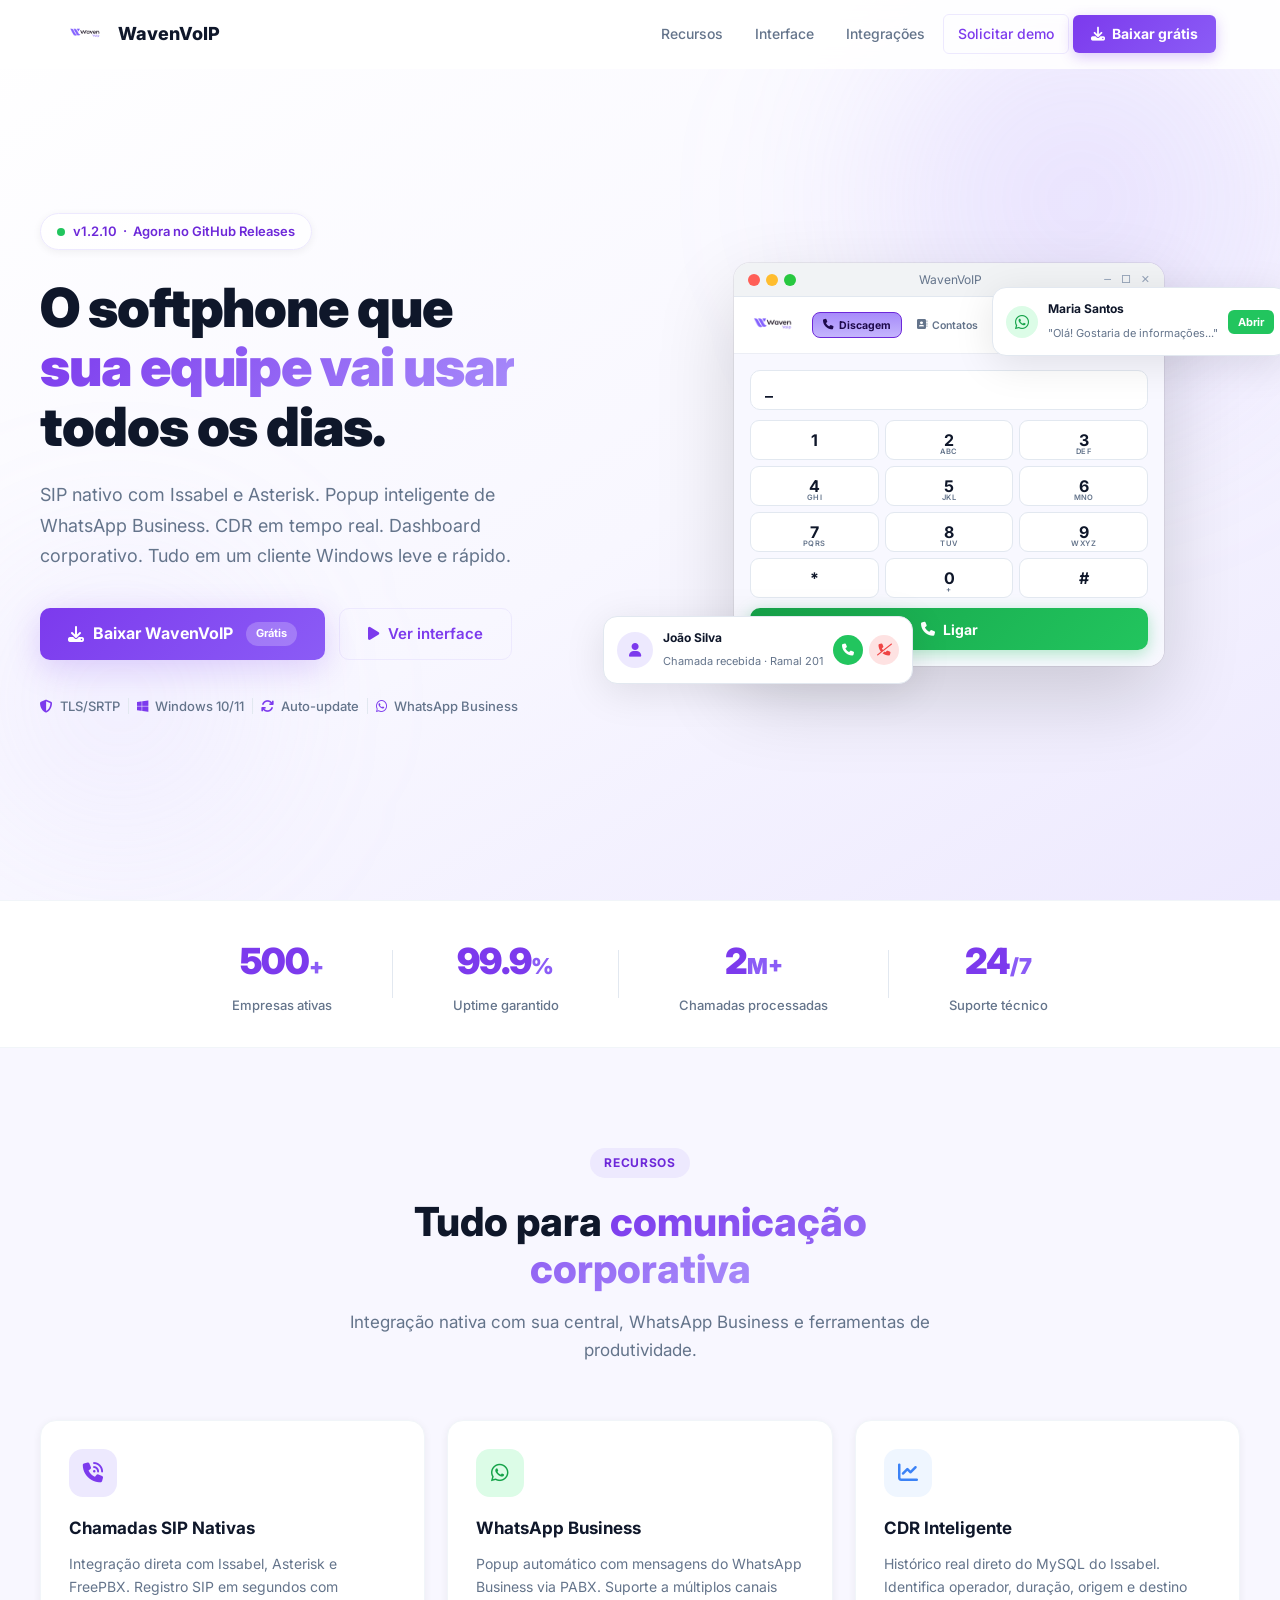
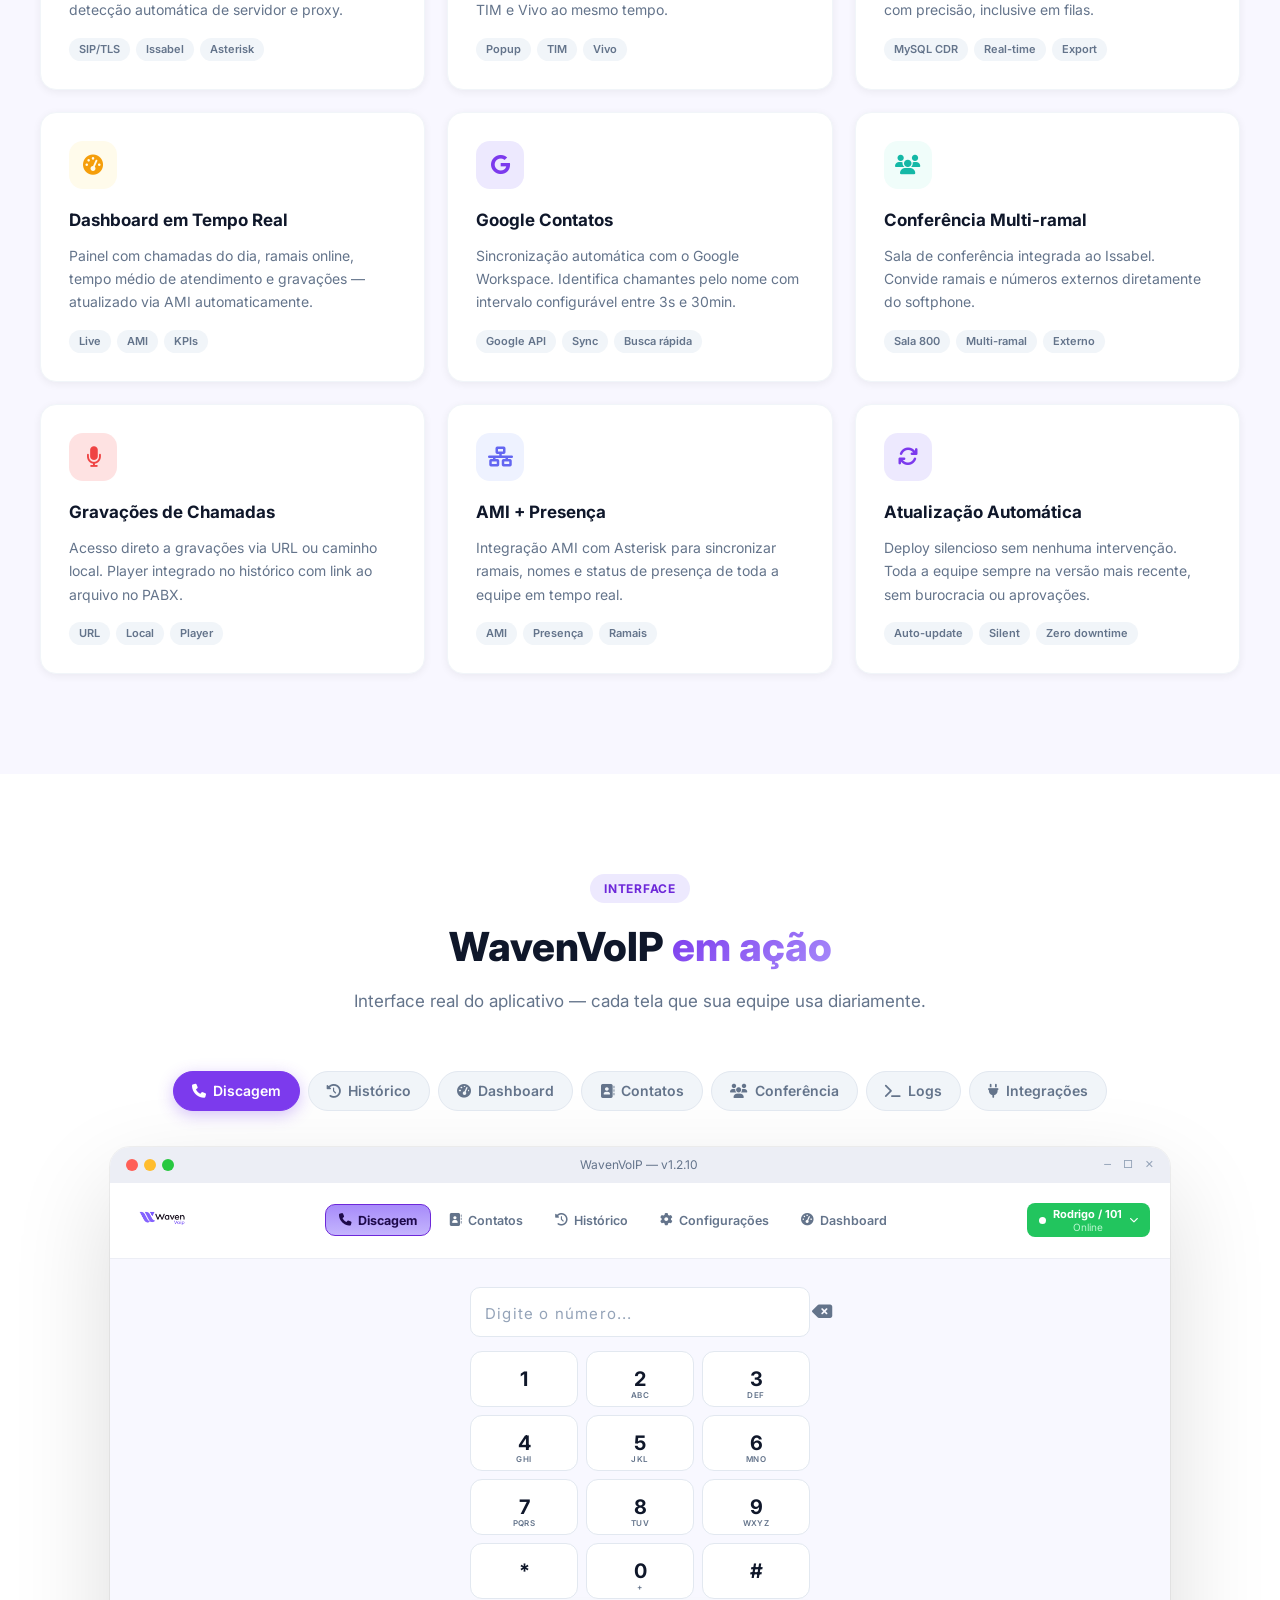
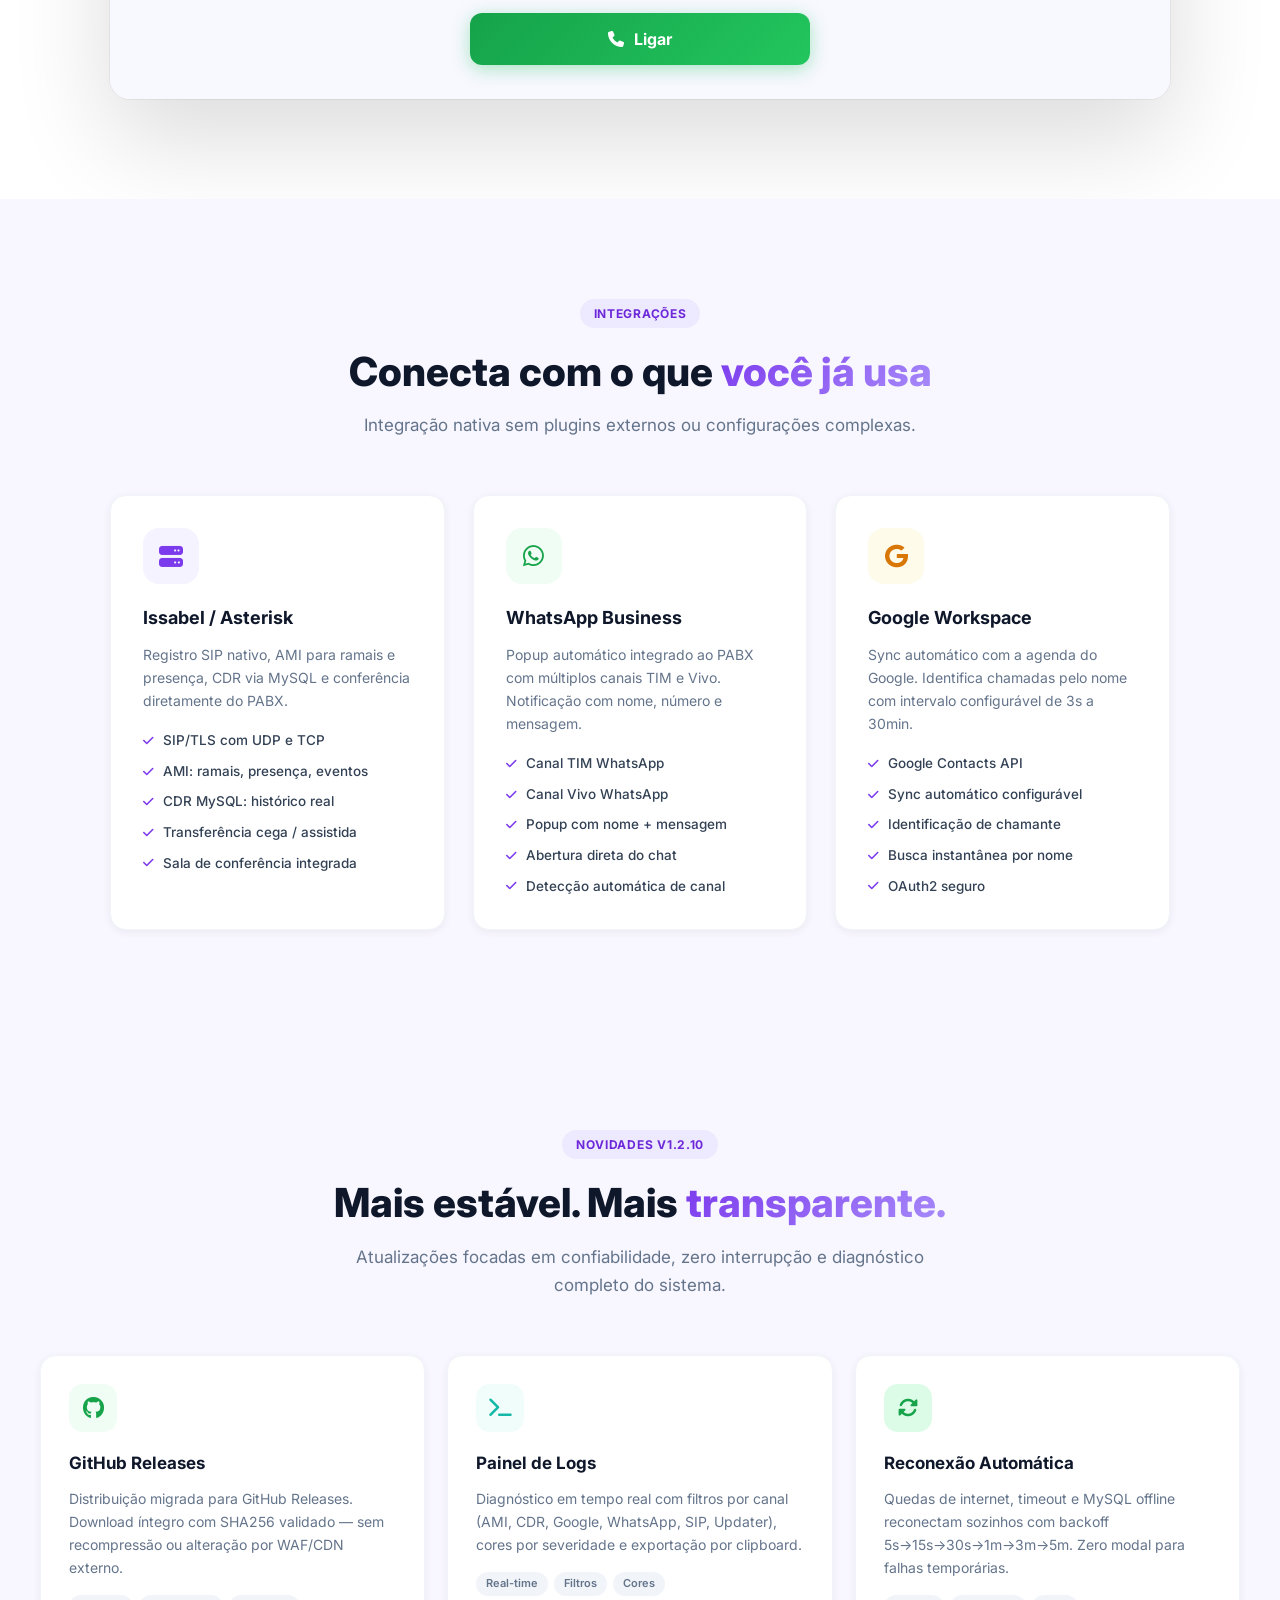
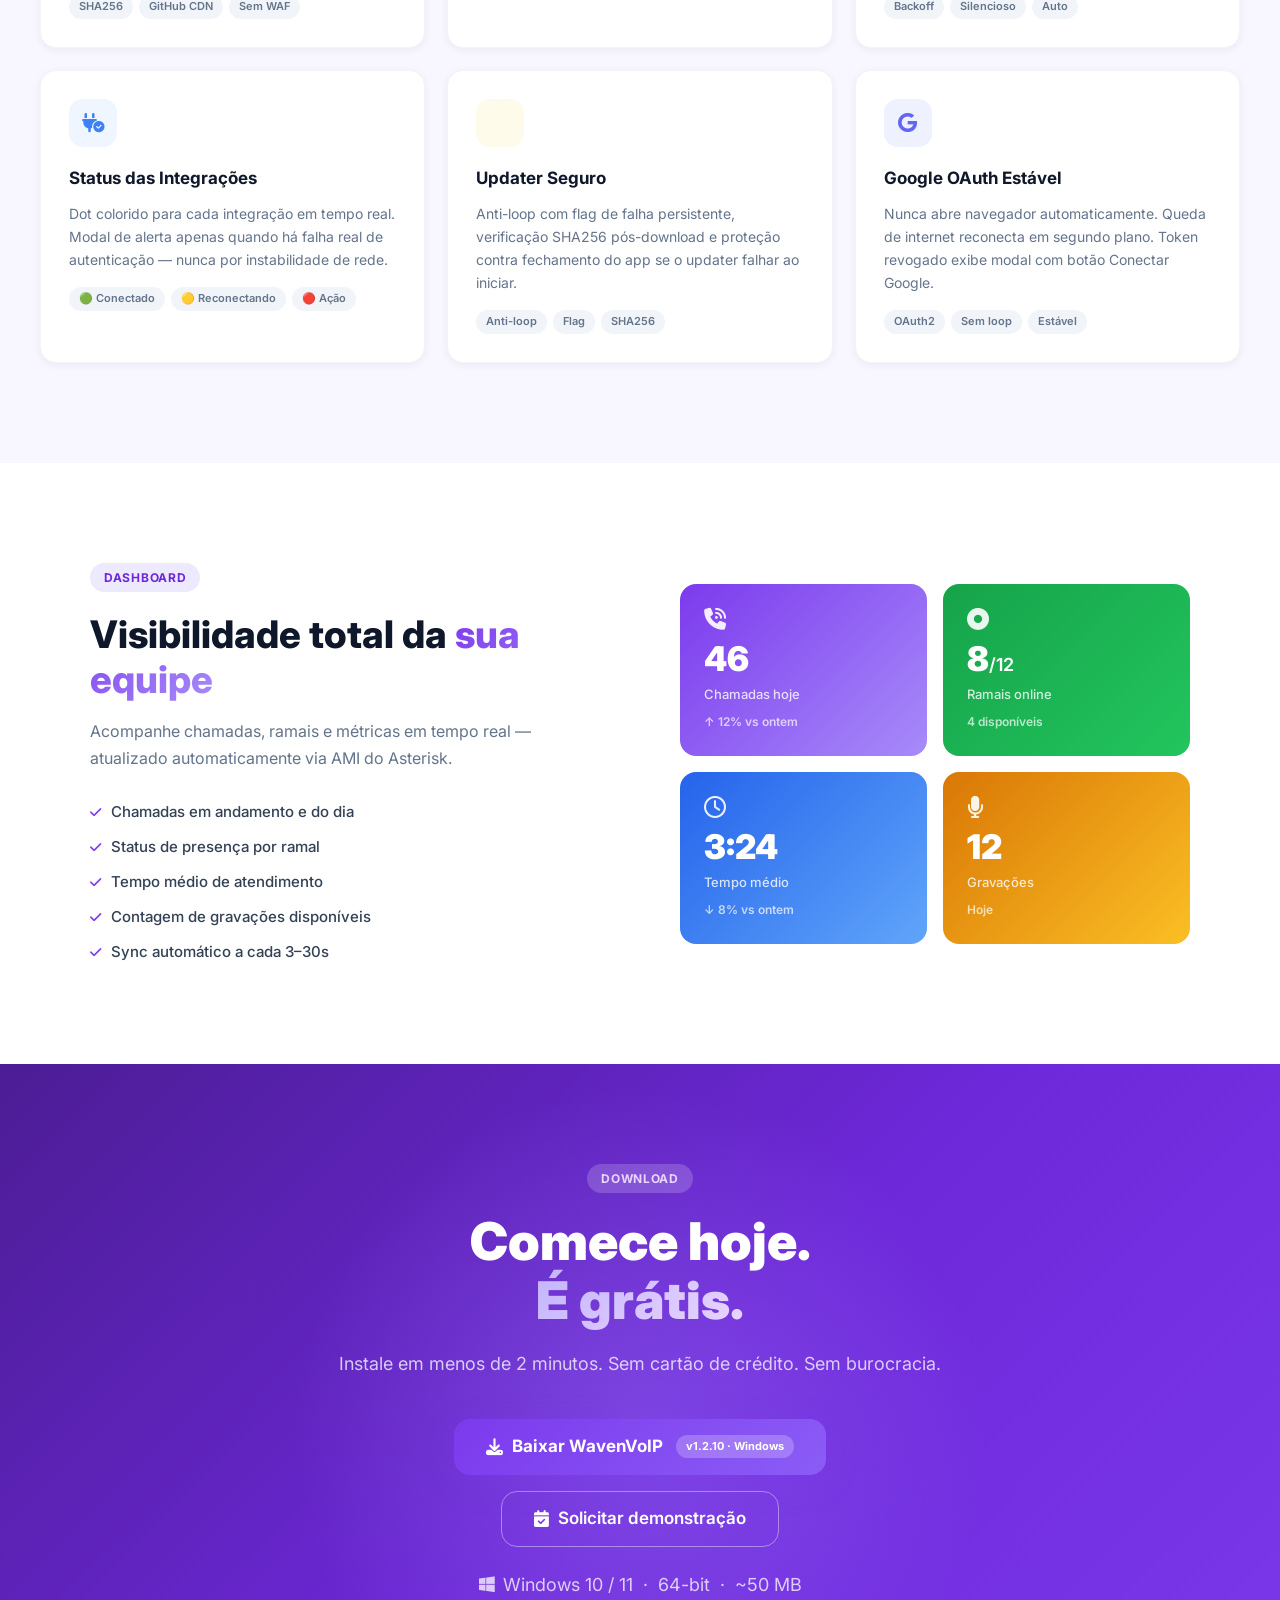
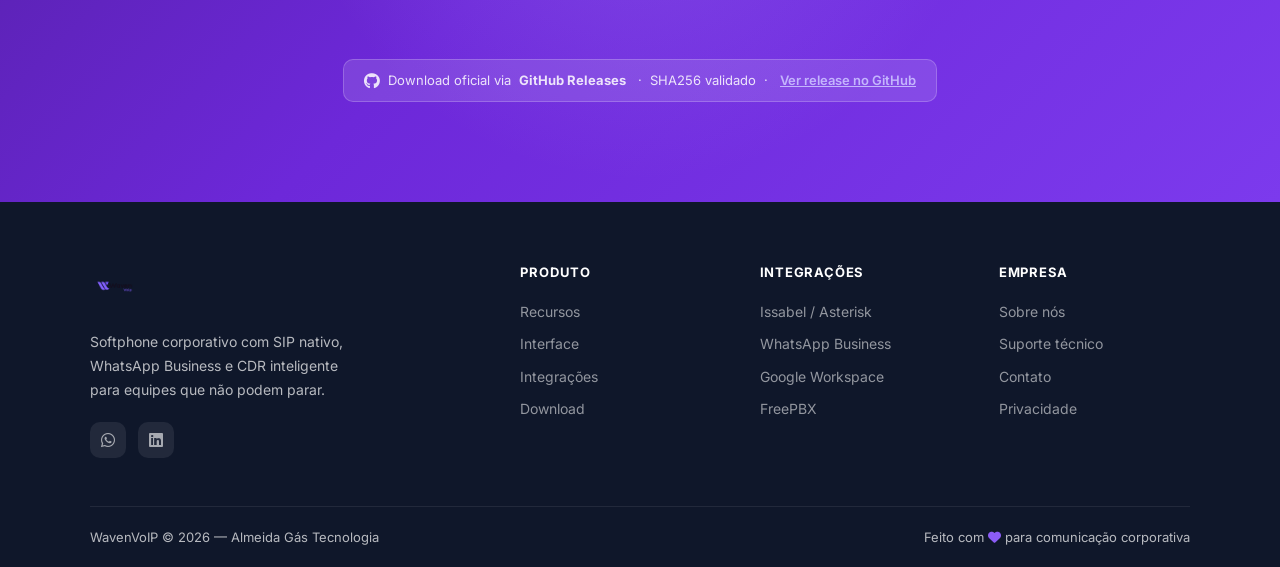
==== commit 14e6ae65: "release v1.2.14 — Contatos da Empresa, Favoritos no Topo, Deduplicação automática • [NEW] Sincroniza" ====
--- a/waven_site_premium/index.html
+++ b/waven_site_premium/index.html
@@ -6,14 +6,16 @@
   <title>WavenVoIP | Softphone Corporativo Premium</title>
   <meta name="description" content="Softphone corporativo com SIP nativo, WhatsApp Business, CDR inteligente e dashboard em tempo real para equipes Issabel/Asterisk.">
   <meta name="theme-color" content="#7C3AED">
-  <link rel="icon" type="image/png" sizes="192x192" href="./assets/waven_logo.png">
-  <link rel="apple-touch-icon" sizes="180x180" href="./assets/waven_logo.png">
+  <link rel="icon" type="image/x-icon" href="./assets/icons/favicon.ico">
+  <link rel="icon" type="image/png" sizes="32x32" href="./assets/icons/favicon-32.png">
+  <link rel="icon" type="image/png" sizes="16x16" href="./assets/icons/favicon-16.png">
+  <link rel="apple-touch-icon" sizes="180x180" href="./assets/icons/apple-touch-icon.png">
   <link rel="manifest" href="./site.webmanifest">
   <link rel="preconnect" href="https://fonts.googleapis.com">
   <link rel="preconnect" href="https://fonts.gstatic.com" crossorigin>
   <link href="https://fonts.googleapis.com/css2?family=Inter:wght@300;400;500;600;700;800;900&display=swap" rel="stylesheet">
   <link rel="stylesheet" href="https://cdnjs.cloudflare.com/ajax/libs/font-awesome/6.5.2/css/all.min.css" crossorigin="anonymous" referrerpolicy="no-referrer">
-  <link rel="stylesheet" href="./css/style.css?v=7.9">
+  <link rel="stylesheet" href="./css/style.css?v=1.2.10">
 </head>
 <body>
 
@@ -54,7 +56,7 @@
     <div class="hero-copy">
       <div class="hero-badge">
         <span class="badge-pulse"></span>
-        v7.9 &nbsp;·&nbsp; Nova versão disponível agora
+        v1.2.10 &nbsp;·&nbsp; Agora no GitHub Releases
       </div>
       <h1>
         O softphone que<br>
@@ -280,6 +282,8 @@
     <button class="sc-tab" data-tab="dashboard"><i class="fa-solid fa-gauge-high"></i> Dashboard</button>
     <button class="sc-tab" data-tab="contacts"><i class="fa-solid fa-address-book"></i> Contatos</button>
     <button class="sc-tab" data-tab="conference"><i class="fa-solid fa-users"></i> Conferência</button>
+    <button class="sc-tab" data-tab="logs"><i class="fa-solid fa-terminal"></i> Logs</button>
+    <button class="sc-tab" data-tab="integrations"><i class="fa-solid fa-plug"></i> Integrações</button>
   </div>
 
   <div class="sc-window-wrap reveal">
@@ -287,7 +291,7 @@
       <!-- Title bar -->
       <div class="scw-titlebar">
         <div class="scw-dots"><span></span><span></span><span></span></div>
-        <span class="scw-title">WavenVoIP — v7.9</span>
+        <span class="scw-title">WavenVoIP — v1.2.10</span>
         <div class="scw-wbtns"><span>─</span><span>□</span><span>✕</span></div>
       </div>
       <!-- App header (real UI) -->
@@ -515,6 +519,88 @@
           </div>
         </div>
 
+        <!-- LOGS -->
+        <div class="scw-screen" id="scr-logs">
+          <div class="scw-logs">
+            <div class="scwlog-toolbar">
+              <button class="scwlog-chip active">Todos</button>
+              <button class="scwlog-chip">Erros</button>
+              <button class="scwlog-chip">AMI</button>
+              <button class="scwlog-chip">Google</button>
+              <button class="scwlog-chip">Updater</button>
+              <div class="scwlog-actions">
+                <button class="scwlog-act"><i class="fa-solid fa-copy"></i></button>
+                <button class="scwlog-act"><i class="fa-solid fa-folder-open"></i></button>
+                <button class="scwlog-act"><i class="fa-solid fa-trash"></i></button>
+              </div>
+            </div>
+            <div class="scwlog-terminal">
+              <div class="scwlog-line log-info"><span class="scwlog-ts">14:32:01.234</span><span class="scwlog-lv">INFO </span><span class="scwlog-ch">[AMI]</span> INTEGRATION_STATUS Ami=Conectado</div>
+              <div class="scwlog-line log-ok"><span class="scwlog-ts">14:32:01.891</span><span class="scwlog-lv">INFO </span><span class="scwlog-ch">[UPDATE]</span> CHECK_OK Versão 1.2.10 — mais recente</div>
+              <div class="scwlog-line log-warn"><span class="scwlog-ts">14:32:05.012</span><span class="scwlog-lv">WARN </span><span class="scwlog-ch">[CDR]</span> INTEGRATION_TEMPORARY_FAILURE — tentativa 1</div>
+              <div class="scwlog-line log-info"><span class="scwlog-ts">14:32:10.345</span><span class="scwlog-lv">INFO </span><span class="scwlog-ch">[CDR]</span> INTEGRATION_AUTO_RECONNECT_SCHEDULED delay=15s</div>
+              <div class="scwlog-line log-ok"><span class="scwlog-ts">14:32:25.678</span><span class="scwlog-lv">INFO </span><span class="scwlog-ch">[CDR]</span> INTEGRATION_AUTO_RECONNECT_SUCCESS</div>
+              <div class="scwlog-line log-info"><span class="scwlog-ts">14:32:26.001</span><span class="scwlog-lv">INFO </span><span class="scwlog-ch">[GOOGLE]</span> Sincronizados 1.247 contatos</div>
+              <div class="scwlog-line log-error"><span class="scwlog-ts">14:33:00.444</span><span class="scwlog-lv">ERROR</span><span class="scwlog-ch">[SIP]</span> SIP_REGISTER_FAILED — reconectando</div>
+              <div class="scwlog-line log-ok"><span class="scwlog-ts">14:33:05.112</span><span class="scwlog-lv">INFO </span><span class="scwlog-ch">[SIP]</span> SIP_REGISTER_OK ramal=101</div>
+              <div class="scwlog-line log-info"><span class="scwlog-ts">14:33:10.020</span><span class="scwlog-lv">INFO </span><span class="scwlog-ch">[WA]</span> WHATSAPP_INCOMING_DETECTED origem=TIM numero=11987654321</div>
+            </div>
+            <div class="scwlog-footer">
+              <label class="scwlog-scroll-lbl"><input type="checkbox" checked> Rolagem automática</label>
+              <span class="scwlog-count">9 / 2000 entradas</span>
+            </div>
+          </div>
+        </div>
+
+        <!-- INTEGRATIONS STATUS -->
+        <div class="scw-screen" id="scr-integrations">
+          <div class="scw-integs">
+            <div class="scwi-header">
+              <span class="scwi-title">Status das Integrações</span>
+              <span class="scwi-sub">Atualizado em tempo real</span>
+            </div>
+            <div class="scwi-list">
+              <div class="scwi-row">
+                <span class="scwi-dot dot-green"></span>
+                <div class="scwi-info">
+                  <strong>AMI / Asterisk</strong>
+                  <span>Conectado · 12 ramais sincronizados · Ramal 101</span>
+                </div>
+                <button class="scwi-btn">Reconectar</button>
+              </div>
+              <div class="scwi-row">
+                <span class="scwi-dot dot-green"></span>
+                <div class="scwi-info">
+                  <strong>CDR MySQL</strong>
+                  <span>Conectado · Última sync há 3s</span>
+                </div>
+                <button class="scwi-btn">Reconectar</button>
+              </div>
+              <div class="scwi-row">
+                <span class="scwi-dot dot-amber"></span>
+                <div class="scwi-info">
+                  <strong>Google Contacts</strong>
+                  <span>Reconectando automaticamente… (sem internet)</span>
+                </div>
+                <button class="scwi-btn scwi-btn-green">Conectar Google</button>
+              </div>
+              <div class="scwi-row">
+                <span class="scwi-dot dot-green"></span>
+                <div class="scwi-info">
+                  <strong>WhatsApp Business</strong>
+                  <span>Conectado · TIM + Vivo ativos</span>
+                </div>
+                <button class="scwi-btn">Testar API</button>
+              </div>
+            </div>
+            <div class="scwi-legend">
+              <span><i class="fa-solid fa-circle" style="color:#22C55E;font-size:8px"></i> Conectado</span>
+              <span><i class="fa-solid fa-circle" style="color:#F59E0B;font-size:8px"></i> Reconectando</span>
+              <span><i class="fa-solid fa-circle" style="color:#EF4444;font-size:8px"></i> Ação necessária</span>
+            </div>
+          </div>
+        </div>
+
       </div><!-- /scw-body -->
     </div><!-- /sc-win -->
   </div>
@@ -574,6 +660,62 @@
         <li><i class="fa-solid fa-check"></i> Busca instantânea por nome</li>
         <li><i class="fa-solid fa-check"></i> OAuth2 seguro</li>
       </ul>
+    </div>
+
+  </div>
+</section>
+
+<!-- ╔══════════════════════════════════════════════════════════╗ -->
+<!--  NOVIDADES v1.2.10                                          -->
+<!-- ╚══════════════════════════════════════════════════════════╝ -->
+<section class="features" id="novidades" style="background:var(--bg-2)">
+  <div class="sec-hdr reveal">
+    <span class="sec-badge">Novidades v1.2.10</span>
+    <h2>Mais estável. Mais <span class="grad">transparente.</span></h2>
+    <p>Atualizações focadas em confiabilidade, zero interrupção e diagnóstico completo do sistema.</p>
+  </div>
+  <div class="feat-grid">
+
+    <div class="feat-card reveal">
+      <div class="feat-ico" style="background:#f0fdf4"><i class="fa-brands fa-github" style="color:#16a34a;font-size:22px"></i></div>
+      <h3>GitHub Releases</h3>
+      <p>Distribuição migrada para GitHub Releases. Download íntegro com SHA256 validado — sem recompressão ou alteração por WAF/CDN externo.</p>
+      <div class="feat-tags"><span>SHA256</span><span>GitHub CDN</span><span>Sem WAF</span></div>
+    </div>
+
+    <div class="feat-card reveal">
+      <div class="feat-ico ico-teal"><i class="fa-solid fa-terminal"></i></div>
+      <h3>Painel de Logs</h3>
+      <p>Diagnóstico em tempo real com filtros por canal (AMI, CDR, Google, WhatsApp, SIP, Updater), cores por severidade e exportação por clipboard.</p>
+      <div class="feat-tags"><span>Real-time</span><span>Filtros</span><span>Cores</span></div>
+    </div>
+
+    <div class="feat-card reveal">
+      <div class="feat-ico ico-green"><i class="fa-solid fa-rotate"></i></div>
+      <h3>Reconexão Automática</h3>
+      <p>Quedas de internet, timeout e MySQL offline reconectam sozinhos com backoff 5s→15s→30s→1m→3m→5m. Zero modal para falhas temporárias.</p>
+      <div class="feat-tags"><span>Backoff</span><span>Silencioso</span><span>Auto</span></div>
+    </div>
+
+    <div class="feat-card reveal">
+      <div class="feat-ico ico-blue"><i class="fa-solid fa-plug-circle-check"></i></div>
+      <h3>Status das Integrações</h3>
+      <p>Dot colorido para cada integração em tempo real. Modal de alerta apenas quando há falha real de autenticação — nunca por instabilidade de rede.</p>
+      <div class="feat-tags"><span>🟢 Conectado</span><span>🟡 Reconectando</span><span>🔴 Ação</span></div>
+    </div>
+
+    <div class="feat-card reveal">
+      <div class="feat-ico ico-orange"><i class="fa-solid fa-shield-check"></i></div>
+      <h3>Updater Seguro</h3>
+      <p>Anti-loop com flag de falha persistente, verificação SHA256 pós-download e proteção contra fechamento do app se o updater falhar ao iniciar.</p>
+      <div class="feat-tags"><span>Anti-loop</span><span>Flag</span><span>SHA256</span></div>
+    </div>
+
+    <div class="feat-card reveal">
+      <div class="feat-ico ico-indigo"><i class="fa-brands fa-google"></i></div>
+      <h3>Google OAuth Estável</h3>
+      <p>Nunca abre navegador automaticamente. Queda de internet reconecta em segundo plano. Token revogado exibe modal com botão Conectar Google.</p>
+      <div class="feat-tags"><span>OAuth2</span><span>Sem loop</span><span>Estável</span></div>
     </div>
 
   </div>
@@ -635,10 +777,10 @@
     <h2>Comece hoje.<br><span class="grad-light">É grátis.</span></h2>
     <p>Instale em menos de 2 minutos. Sem cartão de crédito. Sem burocracia.</p>
     <div class="cta-acts">
-      <a href="https://almeidagas.com/waven/WavenVoIP_Setup.exe" class="btn-primary btn-xl">
+      <a href="https://github.com/rodrigoduartedealmeida84-ui/WavenVoIP/releases/download/v1.2.10/WavenVoIP_Setup.exe" class="btn-primary btn-xl">
         <i class="fa-solid fa-download"></i>
         Baixar WavenVoIP
-        <span class="btn-pill">v7.9 · Windows</span>
+        <span class="btn-pill">v1.2.10 · Windows</span>
       </a>
       <a href="mailto:suporte@almeidagas.com" class="btn-outline-white btn-xl">
         <i class="fa-solid fa-calendar-check"></i>
@@ -649,6 +791,12 @@
       <i class="fa-brands fa-windows"></i>
       Windows 10 / 11 &nbsp;·&nbsp; 64-bit &nbsp;·&nbsp; ~50 MB
     </p>
+    <div class="cta-github-badge">
+      <i class="fa-brands fa-github"></i>
+      Download oficial via <strong>GitHub Releases</strong> &nbsp;·&nbsp;
+      SHA256 validado &nbsp;·&nbsp;
+      <a href="https://github.com/rodrigoduartedealmeida84-ui/WavenVoIP/releases/tag/v1.2.10" target="_blank" rel="noopener">Ver release no GitHub</a>
+    </div>
   </div>
 </section>
 
@@ -693,6 +841,6 @@
   </div>
 </footer>
 
-<script src="./js/main.js?v=7.9"></script>
+<script src="./js/main.js?v=1.2.10"></script>
 </body>
 </html>
--- a/waven_site_premium/css/style.css
+++ b/waven_site_premium/css/style.css
@@ -559,3 +559,120 @@
   .scw-statusbtn { display: none; }
   .float-call,.float-wa { display: none; }
 }
+
+/* ══════════════════════════════════════════════════════════════
+   LOG PANEL (showcase tab)
+   ══════════════════════════════════════════════════════════════ */
+.scw-logs {
+  display: flex; flex-direction: column; height: 100%;
+  background: #0F172A; border-radius: 0 0 var(--r) var(--r);
+}
+.scwlog-toolbar {
+  display: flex; align-items: center; gap: 6px; flex-wrap: wrap;
+  padding: 8px 12px; background: #1E293B; border-bottom: 1px solid #334155;
+}
+.scwlog-chip {
+  font-size: 11px; font-weight: 600; color: #94A3B8;
+  background: #0F172A; border: 1px solid #334155;
+  padding: 3px 10px; border-radius: 99px; cursor: pointer;
+  transition: var(--t);
+}
+.scwlog-chip.active, .scwlog-chip:hover { background: var(--primary); color: #fff; border-color: var(--primary); }
+.scwlog-actions { margin-left: auto; display: flex; gap: 4px; }
+.scwlog-act {
+  width: 26px; height: 26px; border-radius: 6px;
+  background: #1E293B; border: 1px solid #334155; color: #64748B;
+  display: flex; align-items: center; justify-content: center;
+  font-size: 11px; cursor: pointer; transition: var(--t);
+}
+.scwlog-act:hover { color: #E2E8F0; background: #334155; }
+.scwlog-terminal {
+  flex: 1; overflow-y: auto; padding: 8px 12px;
+  font-family: 'Courier New', monospace; font-size: 10.5px; line-height: 1.7;
+}
+.scwlog-terminal::-webkit-scrollbar { width: 4px; }
+.scwlog-terminal::-webkit-scrollbar-track { background: #0F172A; }
+.scwlog-terminal::-webkit-scrollbar-thumb { background: #334155; border-radius: 99px; }
+.scwlog-line { display: flex; gap: 6px; padding: 1px 0; }
+.scwlog-ts  { color: #475569; min-width: 82px; }
+.scwlog-lv  { min-width: 42px; font-weight: 700; }
+.scwlog-ch  { min-width: 70px; color: #7C3AED; }
+.log-info   .scwlog-lv { color: #475569; }
+.log-info               { color: #94A3B8; }
+.log-ok     .scwlog-lv { color: #22C55E; }
+.log-ok                 { color: #86EFAC; }
+.log-warn   .scwlog-lv { color: #F59E0B; }
+.log-warn               { color: #FDE68A; }
+.log-error  .scwlog-lv { color: #EF4444; }
+.log-error              { color: #FCA5A5; }
+.scwlog-footer {
+  display: flex; align-items: center; justify-content: space-between;
+  padding: 6px 12px; background: #1E293B; border-top: 1px solid #334155;
+  font-size: 11px; color: #64748B;
+}
+.scwlog-scroll-lbl { display: flex; align-items: center; gap: 5px; cursor: pointer; }
+.scwlog-scroll-lbl input { accent-color: var(--primary); }
+
+/* ══════════════════════════════════════════════════════════════
+   INTEGRATION STATUS (showcase tab)
+   ══════════════════════════════════════════════════════════════ */
+.scw-integs {
+  display: flex; flex-direction: column; gap: 0; height: 100%;
+  background: var(--bg); overflow-y: auto;
+}
+.scwi-header {
+  display: flex; align-items: baseline; justify-content: space-between;
+  padding: 14px 16px 10px; border-bottom: 1px solid var(--border);
+}
+.scwi-title { font-size: 13px; font-weight: 700; color: var(--text); }
+.scwi-sub   { font-size: 11px; color: var(--muted); }
+.scwi-list  { flex: 1; display: flex; flex-direction: column; }
+.scwi-row {
+  display: flex; align-items: center; gap: 10px;
+  padding: 11px 16px; border-bottom: 1px solid var(--border-l);
+  transition: background var(--t);
+}
+.scwi-row:hover { background: var(--bg-2); }
+.scwi-dot {
+  width: 10px; height: 10px; border-radius: 50%; flex-shrink: 0;
+}
+.dot-green { background: #22C55E; box-shadow: 0 0 6px #22C55E88; }
+.dot-amber { background: #F59E0B; box-shadow: 0 0 6px #F59E0B88;
+  animation: pulse-amber 1.6s ease-in-out infinite; }
+.dot-red   { background: #EF4444; box-shadow: 0 0 6px #EF444488; }
+@keyframes pulse-amber {
+  0%,100% { opacity: 1; } 50% { opacity: .45; }
+}
+.scwi-info { flex: 1; min-width: 0; }
+.scwi-info strong { display: block; font-size: 12px; font-weight: 600; color: var(--text); }
+.scwi-info span   { font-size: 11px; color: var(--muted); white-space: nowrap; overflow: hidden; text-overflow: ellipsis; }
+.scwi-btn {
+  font-size: 11px; font-weight: 600; color: var(--primary);
+  background: var(--primary-soft); border: 1px solid transparent;
+  padding: 4px 10px; border-radius: var(--r-xs); cursor: pointer;
+  transition: var(--t); white-space: nowrap; flex-shrink: 0;
+}
+.scwi-btn:hover { background: var(--primary); color: #fff; }
+.scwi-btn-green {
+  color: var(--green-d); background: var(--green-soft);
+}
+.scwi-btn-green:hover { background: var(--green-d); color: #fff; }
+.scwi-legend {
+  display: flex; gap: 16px; align-items: center; justify-content: center;
+  padding: 8px 16px; border-top: 1px solid var(--border-l);
+  font-size: 11px; color: var(--muted);
+}
+
+/* ══════════════════════════════════════════════════════════════
+   CTA GITHUB BADGE
+   ══════════════════════════════════════════════════════════════ */
+.cta-github-badge {
+  margin-top: 20px;
+  display: inline-flex; align-items: center; gap: 8px; flex-wrap: wrap; justify-content: center;
+  background: rgba(255,255,255,.12); border: 1px solid rgba(255,255,255,.2);
+  color: rgba(255,255,255,.85); font-size: 13px;
+  padding: 10px 20px; border-radius: var(--r-sm);
+}
+.cta-github-badge i { font-size: 16px; }
+.cta-github-badge a { color: #C4B5FD; font-weight: 600; text-decoration: underline; }
+.cta-github-badge a:hover { color: #fff; }
